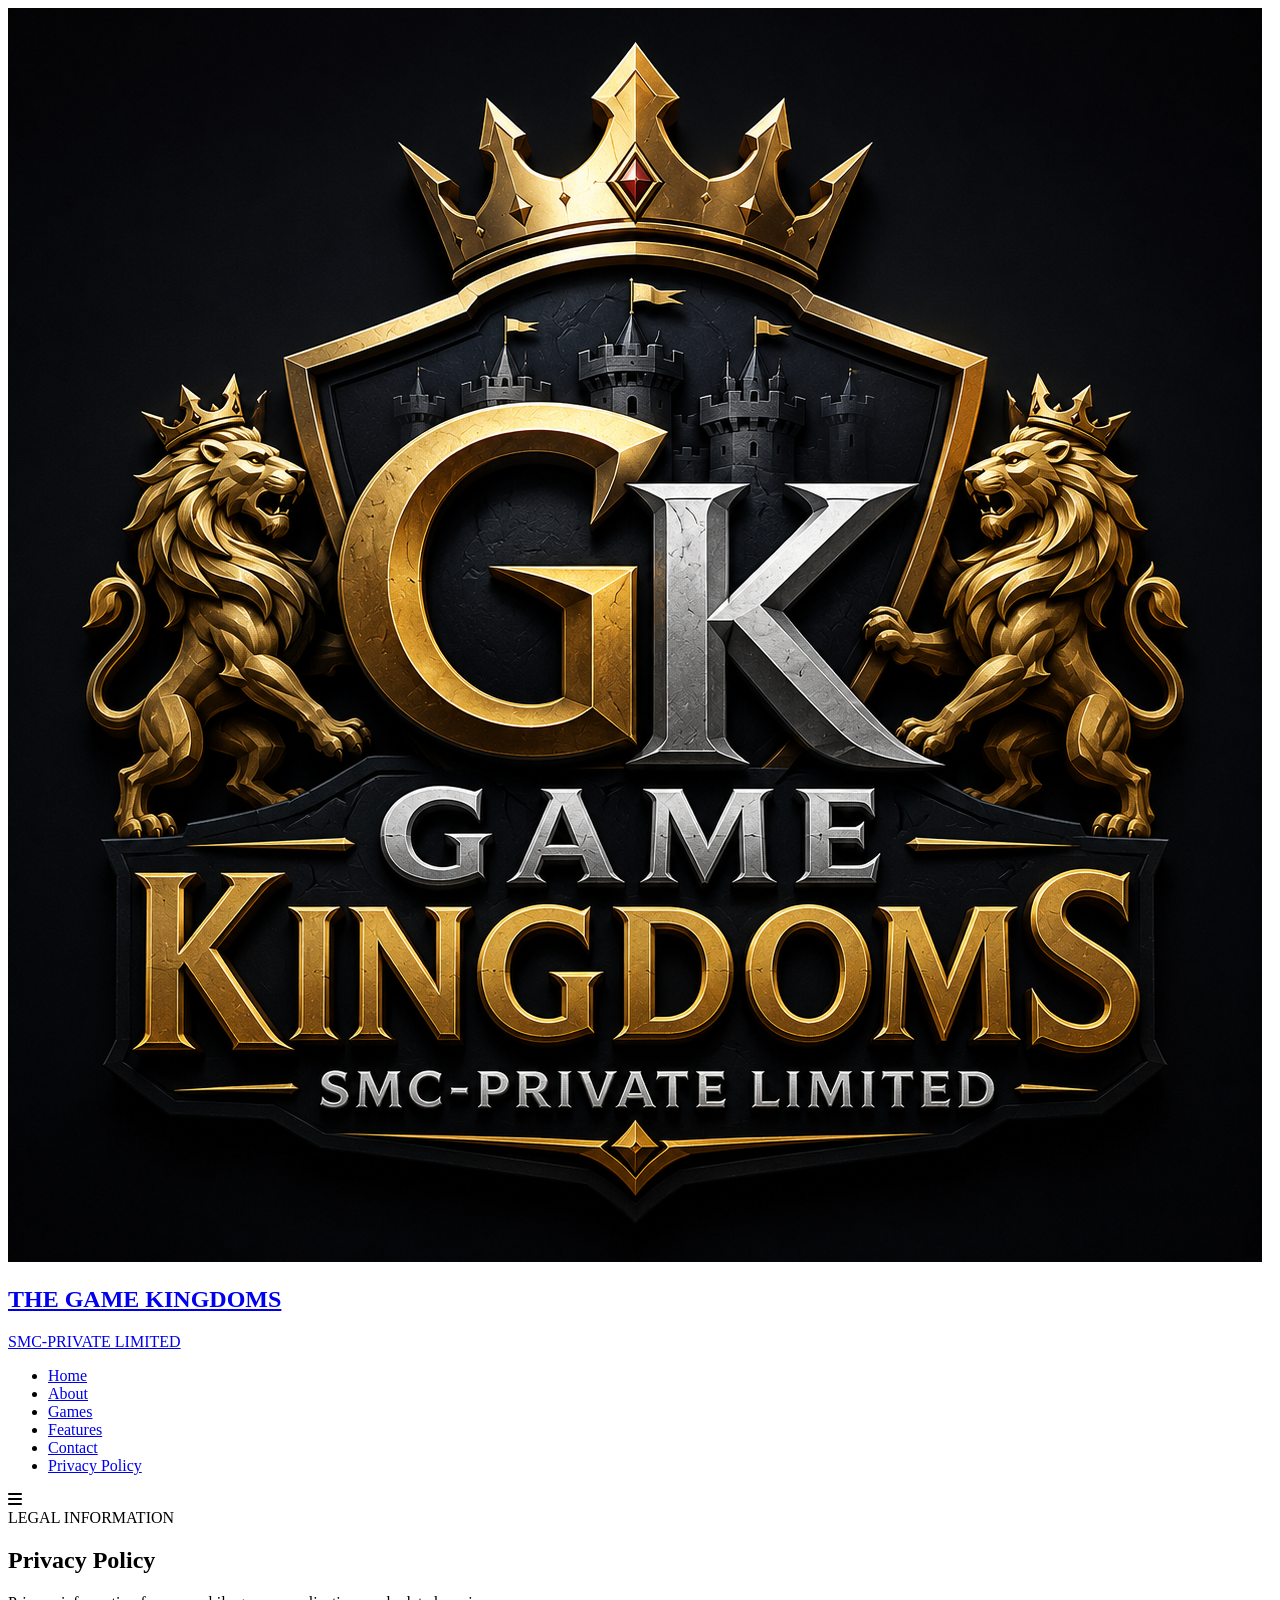
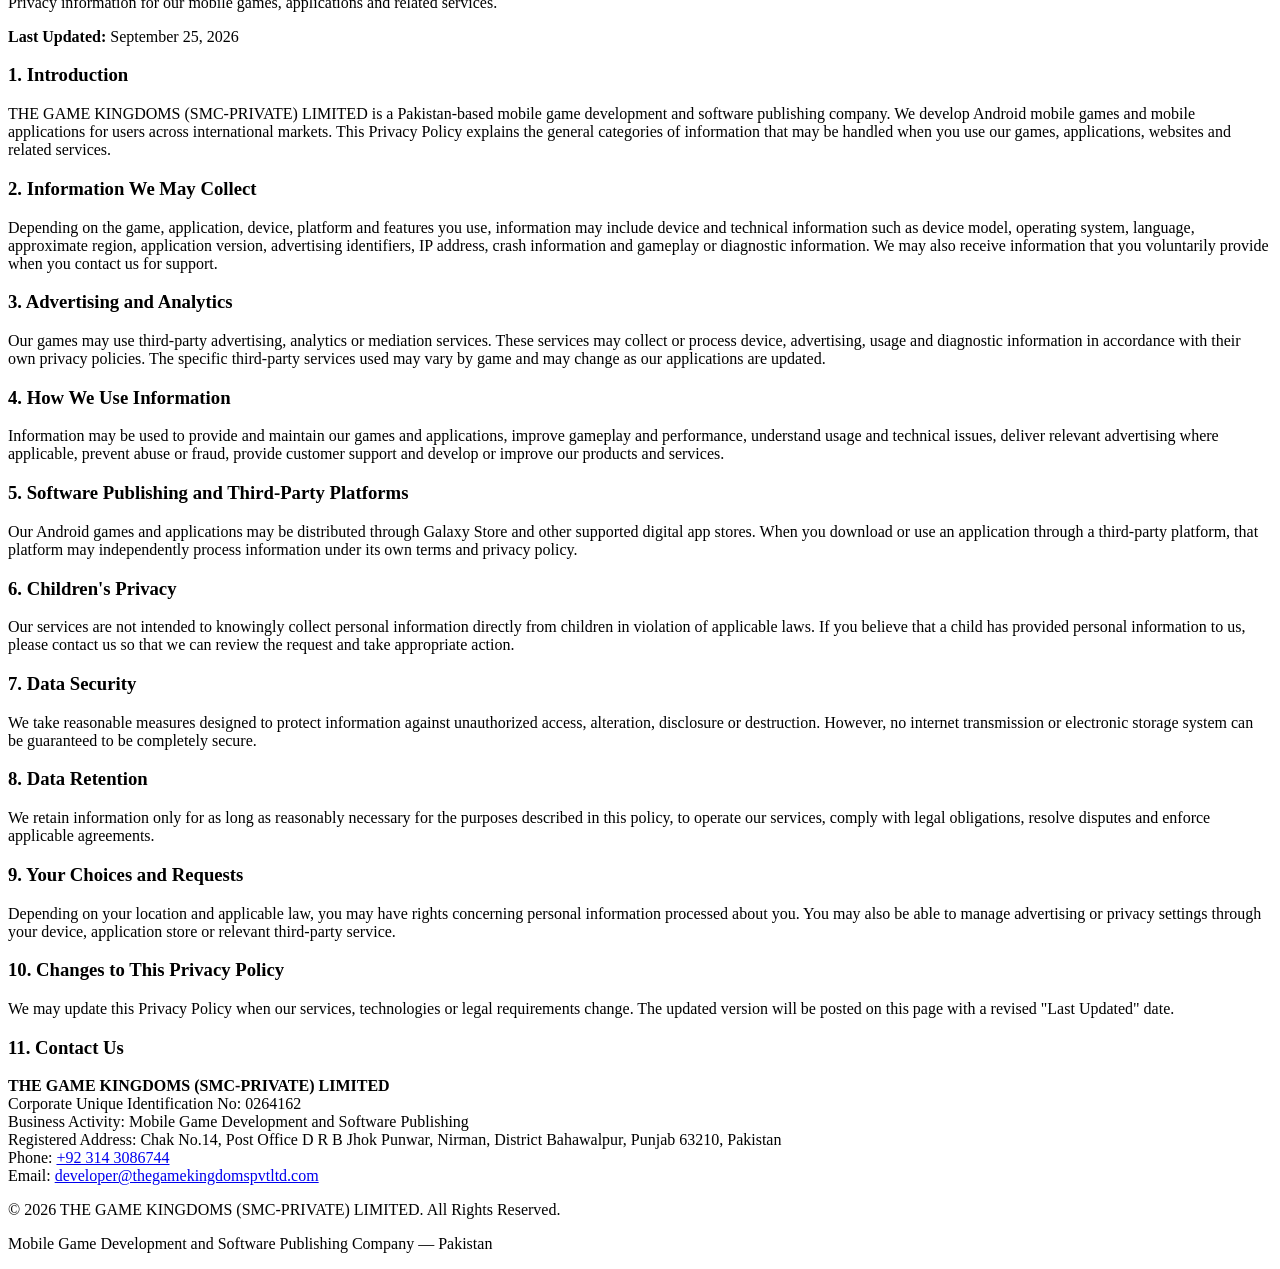
==== privacy-policy.html @ 834f0872 "Add files via upload" ====
<!DOCTYPE html>
<html lang="en">
<head>
    <meta charset="UTF-8">
    <meta name="viewport" content="width=device-width, initial-scale=1.0">
    <title>Privacy Policy | THE GAME KINGDOMS (SMC-PRIVATE) LIMITED</title>
    <meta name="description" content="Privacy Policy for THE GAME KINGDOMS (SMC-PRIVATE) LIMITED mobile games and applications.">
    <link rel="stylesheet" href="style.css">
    <link rel="preconnect" href="https://fonts.googleapis.com">
    <link rel="preconnect" href="https://fonts.gstatic.com" crossorigin>
    <link href="https://fonts.googleapis.com/css2?family=Poppins:wght@300;400;500;600;700;800&display=swap" rel="stylesheet">
    <link rel="stylesheet" href="https://cdnjs.cloudflare.com/ajax/libs/font-awesome/6.7.1/css/all.min.css">
</head>
<body>
<header>
    <nav class="navbar">
        <a href="index.html" class="logo">
            <img src="images/logo.jpg" alt="THE GAME KINGDOMS Logo">
            <div>
                <h2>THE GAME KINGDOMS</h2>
                <span>SMC-PRIVATE LIMITED</span>
            </div>
        </a>
        <ul class="menu">
            <li><a href="index.html">Home</a></li>
            <li><a href="index.html#about">About</a></li>
            <li><a href="index.html#games">Games</a></li>
            <li><a href="index.html#features">Features</a></li>
            <li><a href="index.html#contact">Contact</a></li>
            <li><a class="active" href="privacy-policy.html">Privacy Policy</a></li>
        </ul>
        <div class="menu-toggle"><i class="fa-solid fa-bars"></i></div>
    </nav>
</header>

<main class="privacy-page">
    <section class="privacy-policy">
        <div class="section-title">
            <span class="hero-tag">LEGAL INFORMATION</span>
            <h2>Privacy Policy</h2>
            <p>Privacy information for our mobile games, applications and related services.</p>
        </div>

        <div class="privacy-wrapper">
            <article class="privacy-card">
                <p class="privacy-updated"><strong>Last Updated:</strong> September 25, 2026</p>

                <h3>1. Introduction</h3>
                <p>
                    THE GAME KINGDOMS (SMC-PRIVATE) LIMITED is a Pakistan-based mobile game development and software publishing company.
                    We develop Android mobile games and mobile applications for users across international markets.
                    This Privacy Policy explains the general categories of information that may be handled when you use our games,
                    applications, websites and related services.
                </p>

                <h3>2. Information We May Collect</h3>
                <p>
                    Depending on the game, application, device, platform and features you use, information may include device and
                    technical information such as device model, operating system, language, approximate region, application version,
                    advertising identifiers, IP address, crash information and gameplay or diagnostic information.
                    We may also receive information that you voluntarily provide when you contact us for support.
                </p>

                <h3>3. Advertising and Analytics</h3>
                <p>
                    Our games may use third-party advertising, analytics or mediation services. These services may collect or process
                    device, advertising, usage and diagnostic information in accordance with their own privacy policies.
                    The specific third-party services used may vary by game and may change as our applications are updated.
                </p>

                <h3>4. How We Use Information</h3>
                <p>
                    Information may be used to provide and maintain our games and applications, improve gameplay and performance,
                    understand usage and technical issues, deliver relevant advertising where applicable, prevent abuse or fraud,
                    provide customer support and develop or improve our products and services.
                </p>

                <h3>5. Software Publishing and Third-Party Platforms</h3>
                <p>
                    Our Android games and applications may be distributed through Galaxy Store and other supported digital app stores.
                    When you download or use an application through a third-party platform, that platform may independently process
                    information under its own terms and privacy policy.
                </p>

                <h3>6. Children's Privacy</h3>
                <p>
                    Our services are not intended to knowingly collect personal information directly from children in violation of
                    applicable laws. If you believe that a child has provided personal information to us, please contact us so that
                    we can review the request and take appropriate action.
                </p>

                <h3>7. Data Security</h3>
                <p>
                    We take reasonable measures designed to protect information against unauthorized access, alteration, disclosure
                    or destruction. However, no internet transmission or electronic storage system can be guaranteed to be completely secure.
                </p>

                <h3>8. Data Retention</h3>
                <p>
                    We retain information only for as long as reasonably necessary for the purposes described in this policy,
                    to operate our services, comply with legal obligations, resolve disputes and enforce applicable agreements.
                </p>

                <h3>9. Your Choices and Requests</h3>
                <p>
                    Depending on your location and applicable law, you may have rights concerning personal information processed about you.
                    You may also be able to manage advertising or privacy settings through your device, application store or relevant
                    third-party service.
                </p>

                <h3>10. Changes to This Privacy Policy</h3>
                <p>
                    We may update this Privacy Policy when our services, technologies or legal requirements change.
                    The updated version will be posted on this page with a revised "Last Updated" date.
                </p>

                <h3>11. Contact Us</h3>
                <div class="privacy-contact">
                    <strong>THE GAME KINGDOMS (SMC-PRIVATE) LIMITED</strong><br>
                    Corporate Unique Identification No: 0264162<br>
                    Business Activity: Mobile Game Development and Software Publishing<br>
                    Registered Address: Chak No.14, Post Office D R B Jhok Punwar, Nirman, District Bahawalpur, Punjab 63210, Pakistan<br>
                    Phone: <a href="tel:+923143086744">+92 314 3086744</a><br>
                    Email: <a href="mailto:developer@thegamekingdomspvtltd.com">developer@thegamekingdomspvtltd.com</a>
                </div>
            </article>
        </div>
    </section>
</main>

<footer>
    <div class="footer-bottom">
        <p>© 2026 THE GAME KINGDOMS (SMC-PRIVATE) LIMITED. All Rights Reserved.</p>
        <p>Mobile Game Development and Software Publishing Company — Pakistan</p>
    </div>
</footer>
<script src="script.js"></script>
</body>
</html>
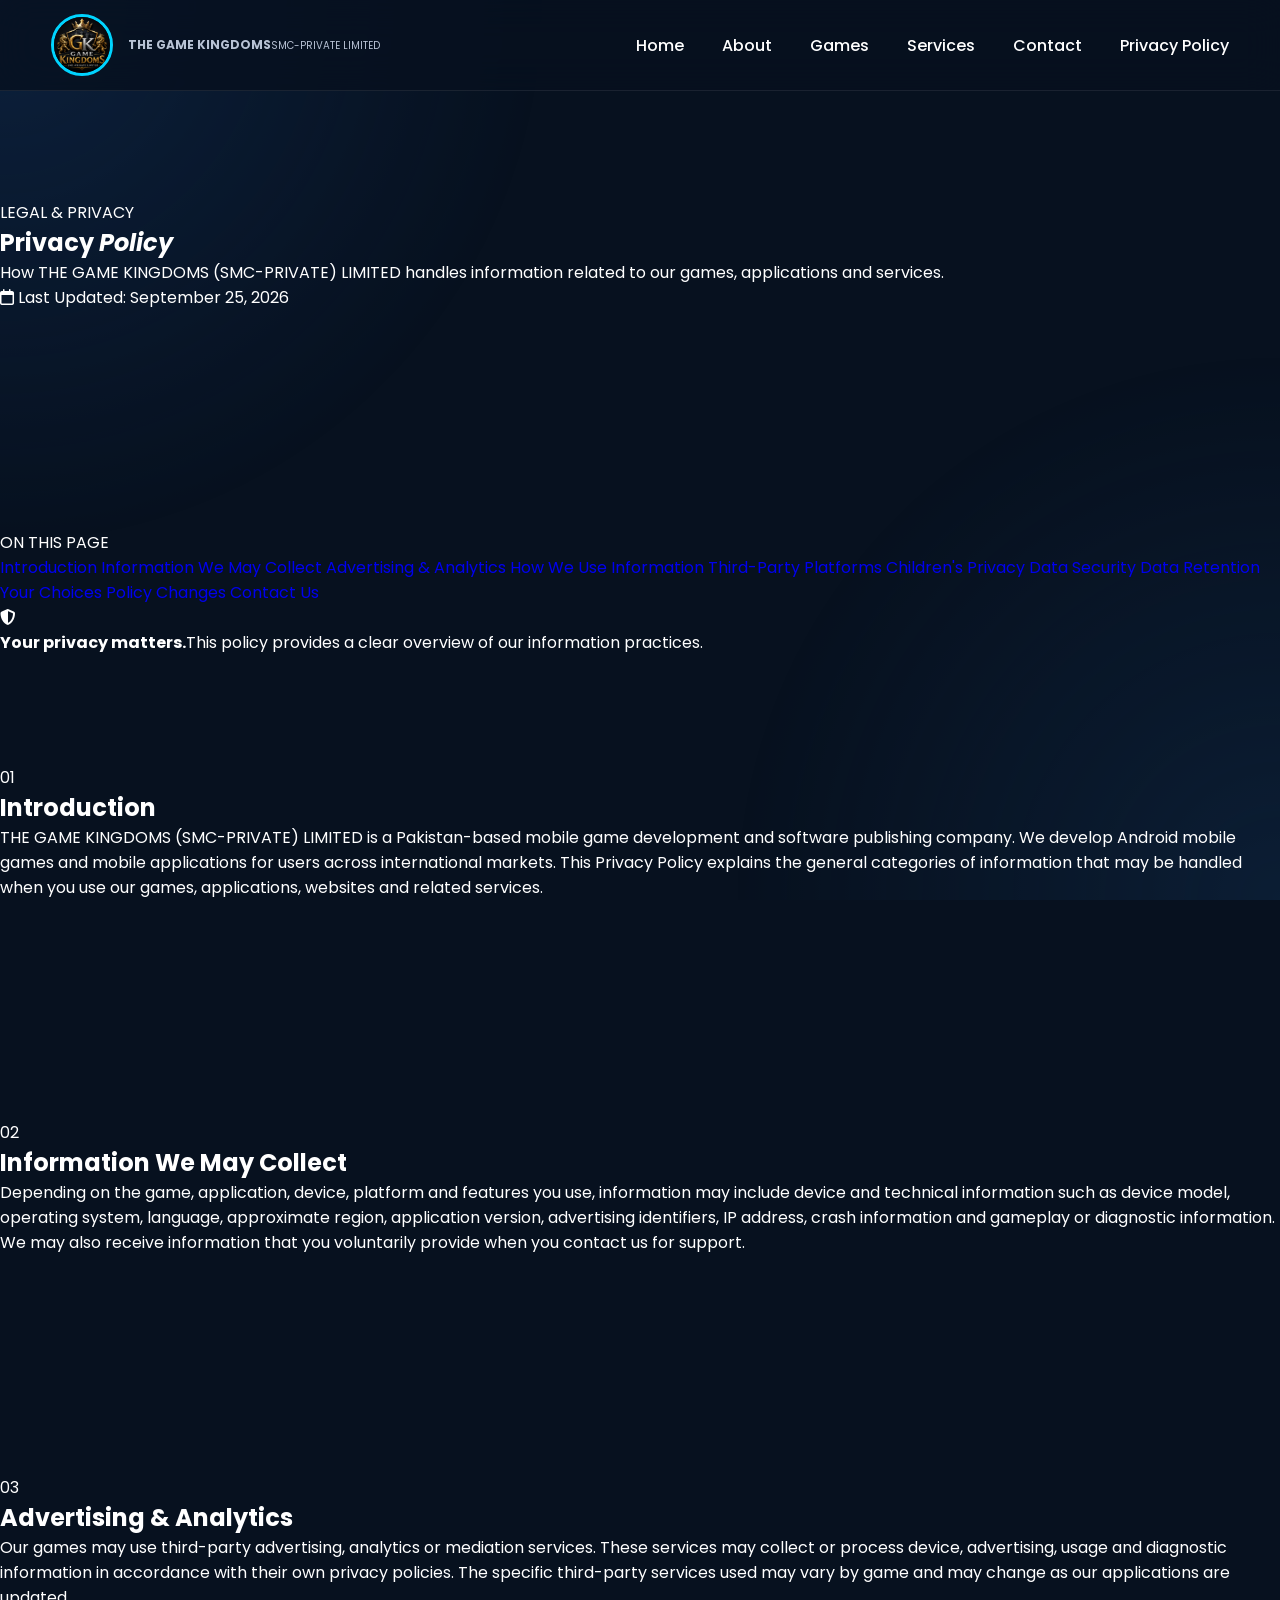
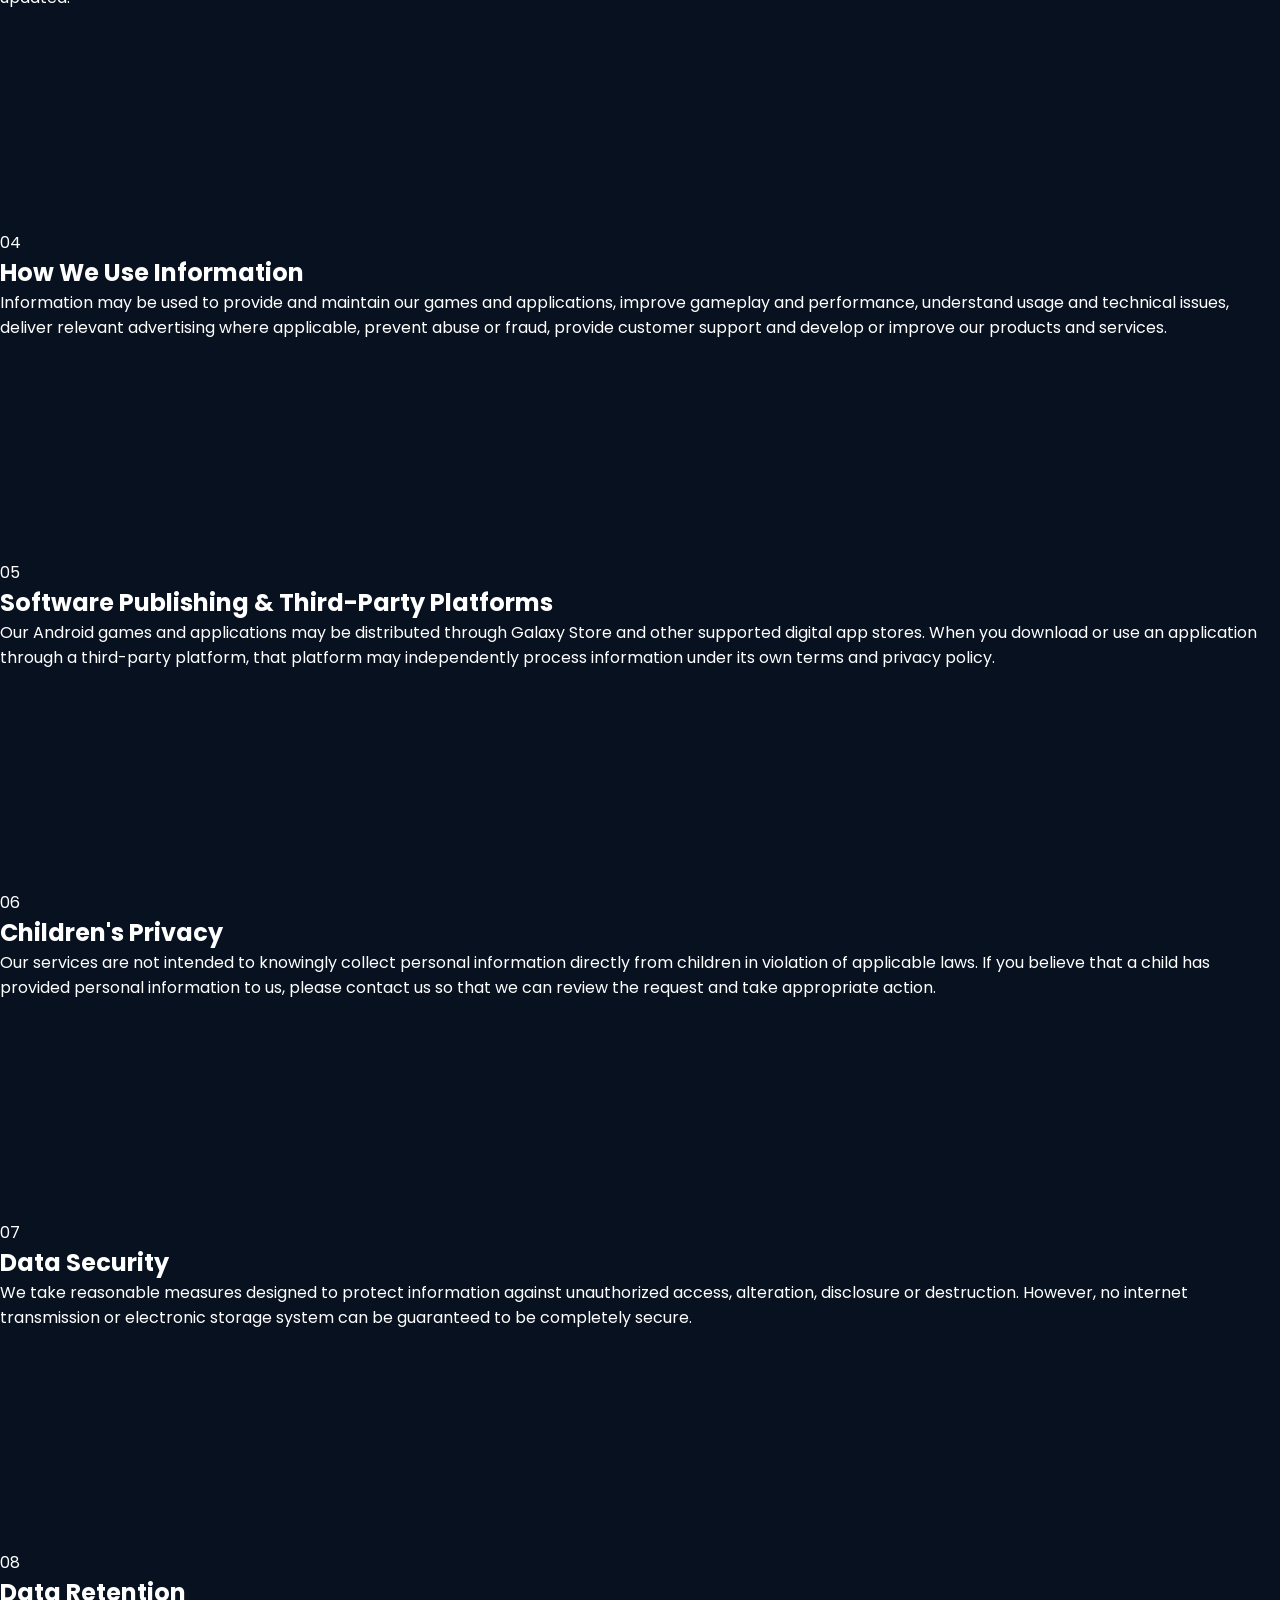
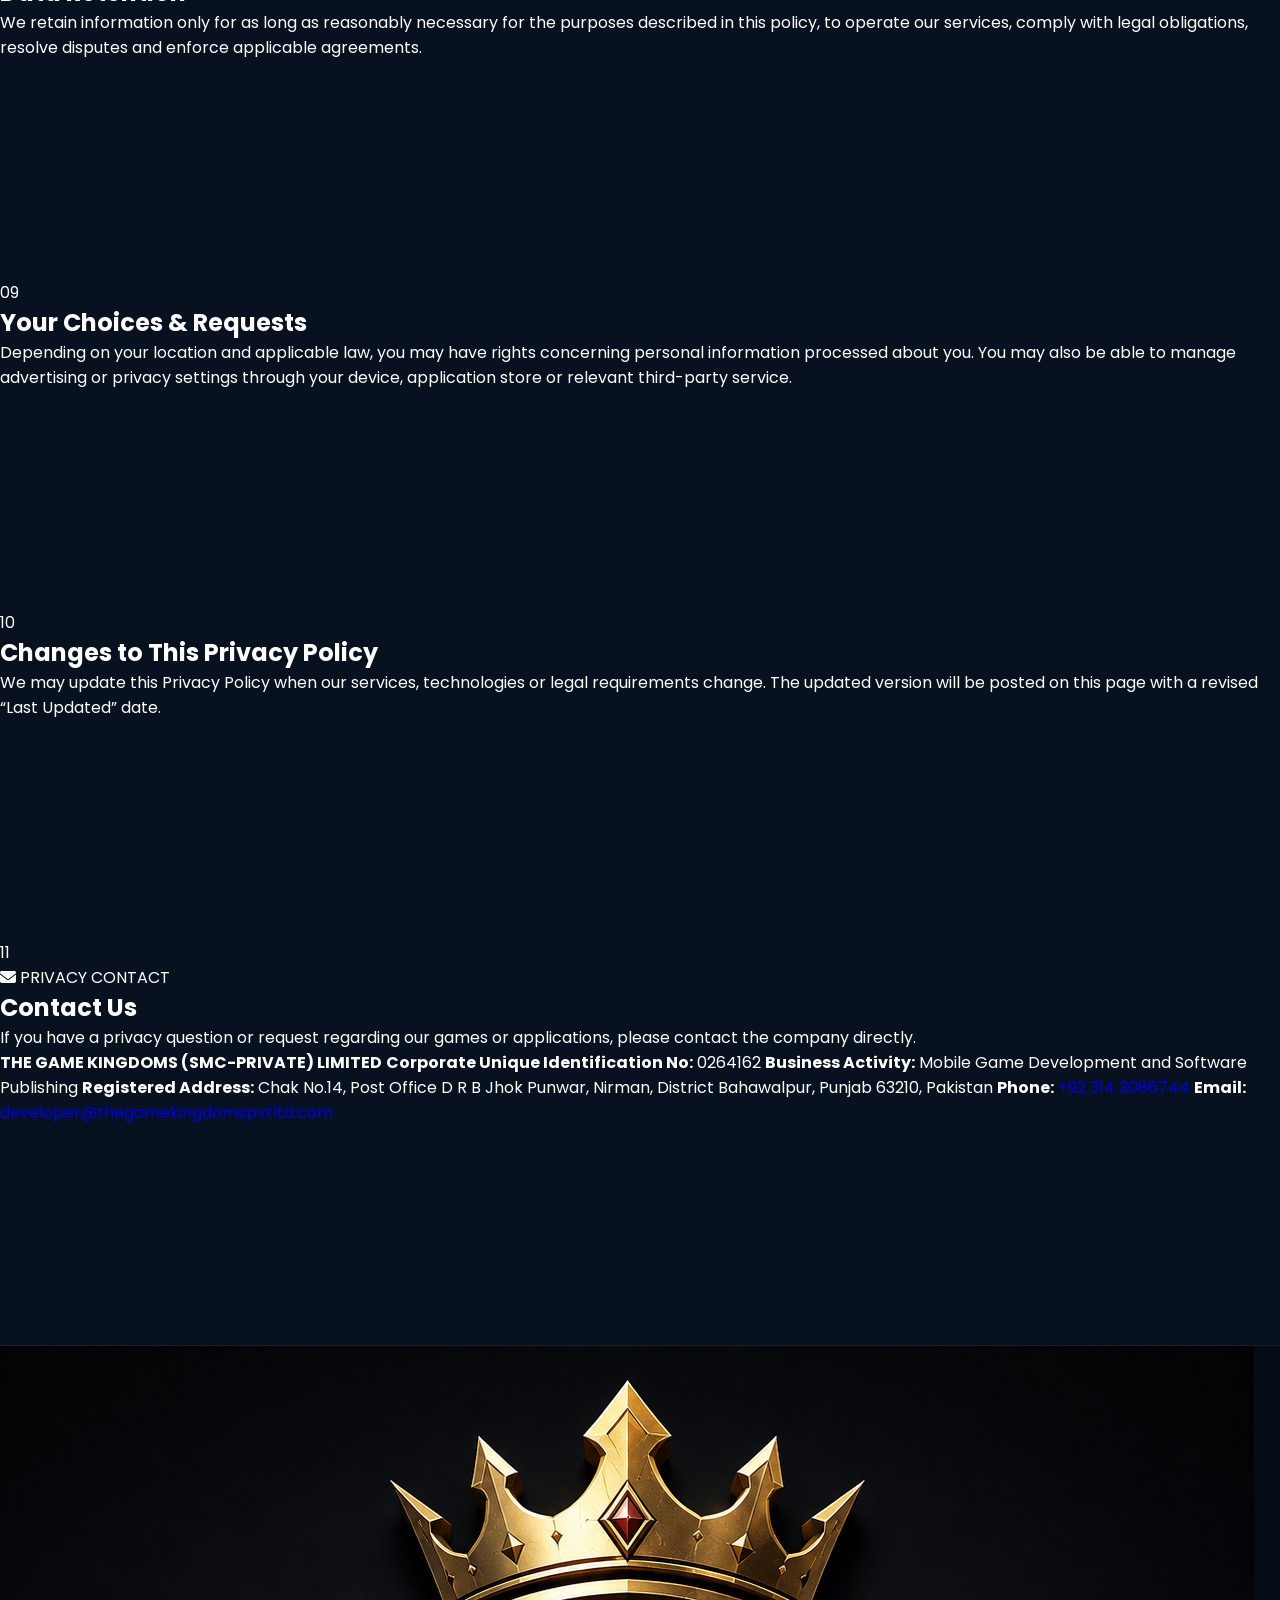
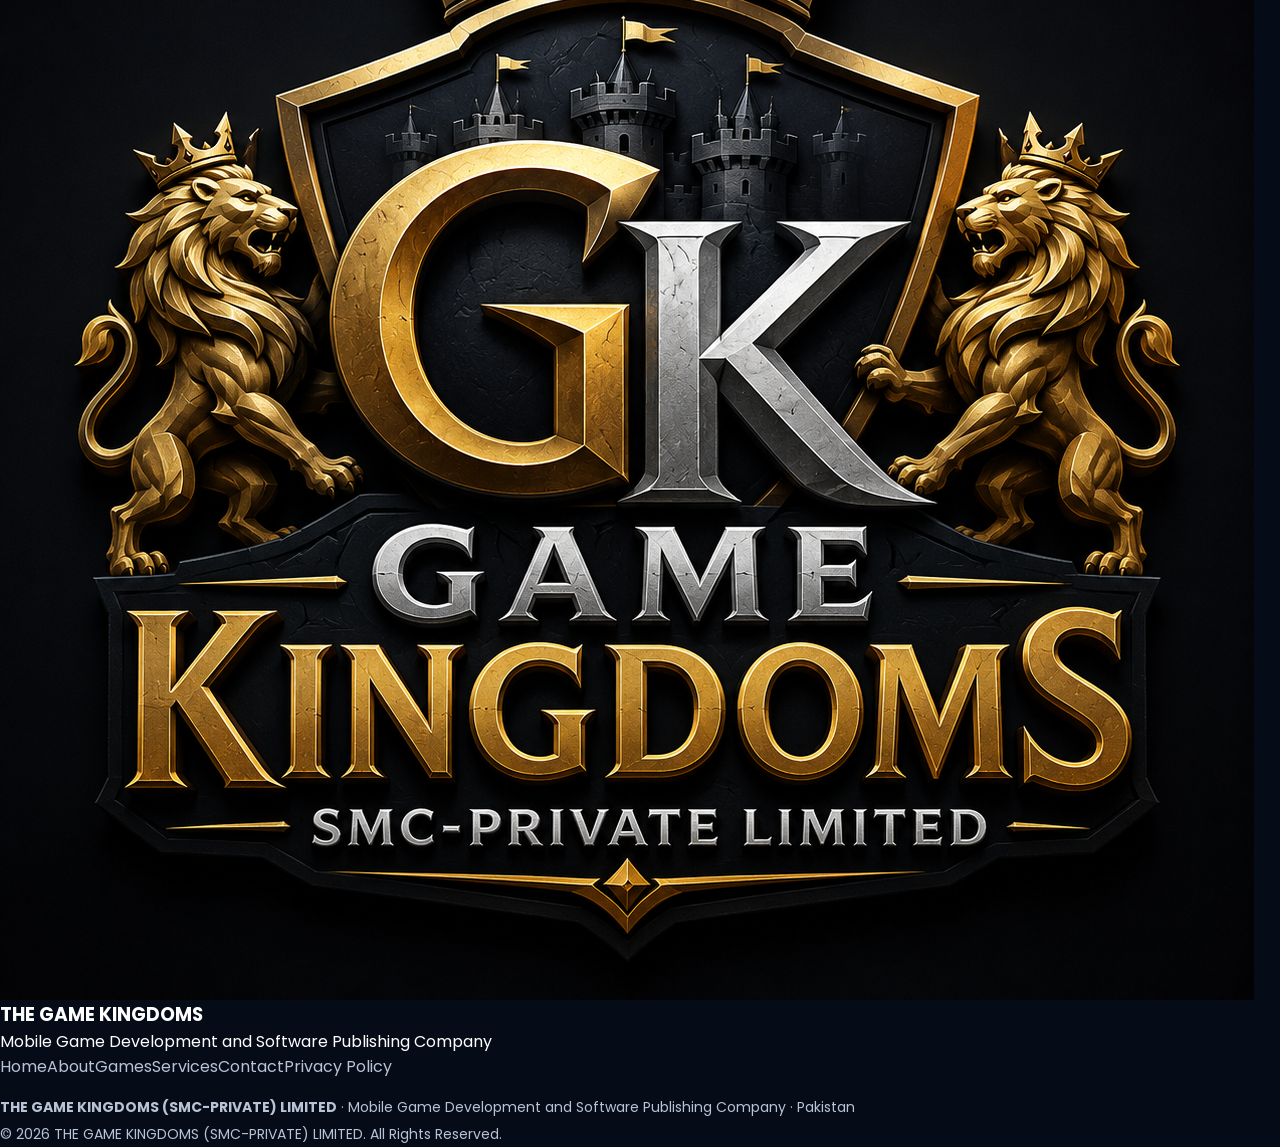
==== commit 8cfc7bdf: "Add files via upload" ====
--- a/privacy-policy.html
+++ b/privacy-policy.html
@@ -5,135 +5,152 @@
     <meta name="viewport" content="width=device-width, initial-scale=1.0">
     <title>Privacy Policy | THE GAME KINGDOMS (SMC-PRIVATE) LIMITED</title>
     <meta name="description" content="Privacy Policy for THE GAME KINGDOMS (SMC-PRIVATE) LIMITED mobile games and applications.">
-    <link rel="stylesheet" href="style.css">
+    <link rel="stylesheet" href="css/style.css">
     <link rel="preconnect" href="https://fonts.googleapis.com">
     <link rel="preconnect" href="https://fonts.gstatic.com" crossorigin>
-    <link href="https://fonts.googleapis.com/css2?family=Poppins:wght@300;400;500;600;700;800&display=swap" rel="stylesheet">
+    <link href="https://fonts.googleapis.com/css2?family=Orbitron:wght@500;600;700;800&family=Poppins:wght@300;400;500;600;700;800&display=swap" rel="stylesheet">
     <link rel="stylesheet" href="https://cdnjs.cloudflare.com/ajax/libs/font-awesome/6.7.1/css/all.min.css">
 </head>
-<body>
-<header>
+<body class="privacy-page">
+<div class="page-glow"></div>
+
+<header id="site-header">
     <nav class="navbar">
-        <a href="index.html" class="logo">
-            <img src="images/logo.jpg" alt="THE GAME KINGDOMS Logo">
-            <div>
-                <h2>THE GAME KINGDOMS</h2>
-                <span>SMC-PRIVATE LIMITED</span>
-            </div>
+        <a href="index.html#home" class="logo">
+            <img src="images/logo.jpg" alt="THE GAME KINGDOMS logo">
+            <span class="logo-copy"><strong>THE GAME KINGDOMS</strong><small>SMC-PRIVATE LIMITED</small></span>
         </a>
         <ul class="menu">
-            <li><a href="index.html">Home</a></li>
+            <li><a href="index.html#home">Home</a></li>
             <li><a href="index.html#about">About</a></li>
             <li><a href="index.html#games">Games</a></li>
-            <li><a href="index.html#features">Features</a></li>
+            <li><a href="index.html#features">Services</a></li>
             <li><a href="index.html#contact">Contact</a></li>
-            <li><a class="active" href="privacy-policy.html">Privacy Policy</a></li>
+            <li><a href="privacy-policy.html" class="active">Privacy Policy</a></li>
         </ul>
-        <div class="menu-toggle"><i class="fa-solid fa-bars"></i></div>
+        <button class="menu-toggle" aria-label="Open navigation menu" aria-expanded="false"><i class="fa-solid fa-bars"></i></button>
     </nav>
 </header>
 
-<main class="privacy-page">
-    <section class="privacy-policy">
-        <div class="section-title">
-            <span class="hero-tag">LEGAL INFORMATION</span>
-            <h2>Privacy Policy</h2>
-            <p>Privacy information for our mobile games, applications and related services.</p>
+<main>
+    <section class="privacy-hero">
+        <div class="privacy-hero-inner">
+            <div class="eyebrow"><span></span> LEGAL & PRIVACY</div>
+            <h1>Privacy <em>Policy</em></h1>
+            <p>How THE GAME KINGDOMS (SMC-PRIVATE) LIMITED handles information related to our games, applications and services.</p>
+            <div class="policy-meta"><i class="fa-regular fa-calendar"></i> Last Updated: September 25, 2026</div>
         </div>
+    </section>
 
-        <div class="privacy-wrapper">
-            <article class="privacy-card">
-                <p class="privacy-updated"><strong>Last Updated:</strong> September 25, 2026</p>
+    <section class="privacy-content">
+        <div class="privacy-layout">
+            <aside class="policy-nav glass-panel">
+                <div class="policy-nav-title">ON THIS PAGE</div>
+                <a href="#introduction">Introduction</a>
+                <a href="#information">Information We May Collect</a>
+                <a href="#advertising">Advertising & Analytics</a>
+                <a href="#use">How We Use Information</a>
+                <a href="#platforms">Third-Party Platforms</a>
+                <a href="#children">Children's Privacy</a>
+                <a href="#security">Data Security</a>
+                <a href="#retention">Data Retention</a>
+                <a href="#choices">Your Choices</a>
+                <a href="#changes">Policy Changes</a>
+                <a href="#contact">Contact Us</a>
+            </aside>
 
-                <h3>1. Introduction</h3>
-                <p>
-                    THE GAME KINGDOMS (SMC-PRIVATE) LIMITED is a Pakistan-based mobile game development and software publishing company.
-                    We develop Android mobile games and mobile applications for users across international markets.
-                    This Privacy Policy explains the general categories of information that may be handled when you use our games,
-                    applications, websites and related services.
-                </p>
+            <article class="policy-document">
+                <div class="policy-intro glass-panel">
+                    <i class="fa-solid fa-shield-halved"></i>
+                    <div><strong>Your privacy matters.</strong><span>This policy provides a clear overview of our information practices.</span></div>
+                </div>
 
-                <h3>2. Information We May Collect</h3>
-                <p>
-                    Depending on the game, application, device, platform and features you use, information may include device and
-                    technical information such as device model, operating system, language, approximate region, application version,
-                    advertising identifiers, IP address, crash information and gameplay or diagnostic information.
-                    We may also receive information that you voluntarily provide when you contact us for support.
-                </p>
+                <section id="introduction" class="policy-section">
+                    <div class="policy-number">01</div><div><h2>Introduction</h2>
+                    <p>THE GAME KINGDOMS (SMC-PRIVATE) LIMITED is a Pakistan-based mobile game development and software publishing company. We develop Android mobile games and mobile applications for users across international markets. This Privacy Policy explains the general categories of information that may be handled when you use our games, applications, websites and related services.</p></div>
+                </section>
 
-                <h3>3. Advertising and Analytics</h3>
-                <p>
-                    Our games may use third-party advertising, analytics or mediation services. These services may collect or process
-                    device, advertising, usage and diagnostic information in accordance with their own privacy policies.
-                    The specific third-party services used may vary by game and may change as our applications are updated.
-                </p>
+                <section id="information" class="policy-section">
+                    <div class="policy-number">02</div><div><h2>Information We May Collect</h2>
+                    <p>Depending on the game, application, device, platform and features you use, information may include device and technical information such as device model, operating system, language, approximate region, application version, advertising identifiers, IP address, crash information and gameplay or diagnostic information. We may also receive information that you voluntarily provide when you contact us for support.</p></div>
+                </section>
 
-                <h3>4. How We Use Information</h3>
-                <p>
-                    Information may be used to provide and maintain our games and applications, improve gameplay and performance,
-                    understand usage and technical issues, deliver relevant advertising where applicable, prevent abuse or fraud,
-                    provide customer support and develop or improve our products and services.
-                </p>
+                <section id="advertising" class="policy-section">
+                    <div class="policy-number">03</div><div><h2>Advertising & Analytics</h2>
+                    <p>Our games may use third-party advertising, analytics or mediation services. These services may collect or process device, advertising, usage and diagnostic information in accordance with their own privacy policies. The specific third-party services used may vary by game and may change as our applications are updated.</p></div>
+                </section>
 
-                <h3>5. Software Publishing and Third-Party Platforms</h3>
-                <p>
-                    Our Android games and applications may be distributed through Galaxy Store and other supported digital app stores.
-                    When you download or use an application through a third-party platform, that platform may independently process
-                    information under its own terms and privacy policy.
-                </p>
+                <section id="use" class="policy-section">
+                    <div class="policy-number">04</div><div><h2>How We Use Information</h2>
+                    <p>Information may be used to provide and maintain our games and applications, improve gameplay and performance, understand usage and technical issues, deliver relevant advertising where applicable, prevent abuse or fraud, provide customer support and develop or improve our products and services.</p></div>
+                </section>
 
-                <h3>6. Children's Privacy</h3>
-                <p>
-                    Our services are not intended to knowingly collect personal information directly from children in violation of
-                    applicable laws. If you believe that a child has provided personal information to us, please contact us so that
-                    we can review the request and take appropriate action.
-                </p>
+                <section id="platforms" class="policy-section">
+                    <div class="policy-number">05</div><div><h2>Software Publishing & Third-Party Platforms</h2>
+                    <p>Our Android games and applications may be distributed through Galaxy Store and other supported digital app stores. When you download or use an application through a third-party platform, that platform may independently process information under its own terms and privacy policy.</p></div>
+                </section>
 
-                <h3>7. Data Security</h3>
-                <p>
-                    We take reasonable measures designed to protect information against unauthorized access, alteration, disclosure
-                    or destruction. However, no internet transmission or electronic storage system can be guaranteed to be completely secure.
-                </p>
+                <section id="children" class="policy-section">
+                    <div class="policy-number">06</div><div><h2>Children's Privacy</h2>
+                    <p>Our services are not intended to knowingly collect personal information directly from children in violation of applicable laws. If you believe that a child has provided personal information to us, please contact us so that we can review the request and take appropriate action.</p></div>
+                </section>
 
-                <h3>8. Data Retention</h3>
-                <p>
-                    We retain information only for as long as reasonably necessary for the purposes described in this policy,
-                    to operate our services, comply with legal obligations, resolve disputes and enforce applicable agreements.
-                </p>
+                <section id="security" class="policy-section">
+                    <div class="policy-number">07</div><div><h2>Data Security</h2>
+                    <p>We take reasonable measures designed to protect information against unauthorized access, alteration, disclosure or destruction. However, no internet transmission or electronic storage system can be guaranteed to be completely secure.</p></div>
+                </section>
 
-                <h3>9. Your Choices and Requests</h3>
-                <p>
-                    Depending on your location and applicable law, you may have rights concerning personal information processed about you.
-                    You may also be able to manage advertising or privacy settings through your device, application store or relevant
-                    third-party service.
-                </p>
+                <section id="retention" class="policy-section">
+                    <div class="policy-number">08</div><div><h2>Data Retention</h2>
+                    <p>We retain information only for as long as reasonably necessary for the purposes described in this policy, to operate our services, comply with legal obligations, resolve disputes and enforce applicable agreements.</p></div>
+                </section>
 
-                <h3>10. Changes to This Privacy Policy</h3>
-                <p>
-                    We may update this Privacy Policy when our services, technologies or legal requirements change.
-                    The updated version will be posted on this page with a revised "Last Updated" date.
-                </p>
+                <section id="choices" class="policy-section">
+                    <div class="policy-number">09</div><div><h2>Your Choices & Requests</h2>
+                    <p>Depending on your location and applicable law, you may have rights concerning personal information processed about you. You may also be able to manage advertising or privacy settings through your device, application store or relevant third-party service.</p></div>
+                </section>
 
-                <h3>11. Contact Us</h3>
-                <div class="privacy-contact">
-                    <strong>THE GAME KINGDOMS (SMC-PRIVATE) LIMITED</strong><br>
-                    Corporate Unique Identification No: 0264162<br>
-                    Business Activity: Mobile Game Development and Software Publishing<br>
-                    Registered Address: Chak No.14, Post Office D R B Jhok Punwar, Nirman, District Bahawalpur, Punjab 63210, Pakistan<br>
-                    Phone: <a href="tel:+923143086744">+92 314 3086744</a><br>
-                    Email: <a href="mailto:developer@thegamekingdomspvtltd.com">developer@thegamekingdomspvtltd.com</a>
-                </div>
+                <section id="changes" class="policy-section">
+                    <div class="policy-number">10</div><div><h2>Changes to This Privacy Policy</h2>
+                    <p>We may update this Privacy Policy when our services, technologies or legal requirements change. The updated version will be posted on this page with a revised “Last Updated” date.</p></div>
+                </section>
+
+                <section id="contact" class="policy-contact-card">
+                    <div class="policy-number">11</div>
+                    <div>
+                        <div class="contact-label"><i class="fa-solid fa-envelope"></i> PRIVACY CONTACT</div>
+                        <h2>Contact Us</h2>
+                        <p>If you have a privacy question or request regarding our games or applications, please contact the company directly.</p>
+                        <div class="legal-details">
+                            <strong>THE GAME KINGDOMS (SMC-PRIVATE) LIMITED</strong>
+                            <span><b>Corporate Unique Identification No:</b> 0264162</span>
+                            <span><b>Business Activity:</b> Mobile Game Development and Software Publishing</span>
+                            <span><b>Registered Address:</b> Chak No.14, Post Office D R B Jhok Punwar, Nirman, District Bahawalpur, Punjab 63210, Pakistan</span>
+                            <span><b>Phone:</b> <a href="tel:+923143086744">+92 314 3086744</a></span>
+                            <span><b>Email:</b> <a href="mailto:developer@thegamekingdomspvtltd.com">developer@thegamekingdomspvtltd.com</a></span>
+                        </div>
+                    </div>
+                </section>
             </article>
         </div>
     </section>
 </main>
 
 <footer>
-    <div class="footer-bottom">
+    <div class="footer-main">
+        <div class="footer-brand">
+            <img src="images/logo.jpg" alt="THE GAME KINGDOMS logo">
+            <div><h3>THE GAME KINGDOMS</h3><p>Mobile Game Development and Software Publishing Company</p></div>
+        </div>
+        <div class="footer-links">
+            <a href="index.html#home">Home</a><a href="index.html#about">About</a><a href="index.html#games">Games</a><a href="index.html#features">Services</a><a href="index.html#contact">Contact</a><a href="privacy-policy.html">Privacy Policy</a>
+        </div>
+    </div>
+    <div class="footer-legal">
+        <p><strong>THE GAME KINGDOMS (SMC-PRIVATE) LIMITED</strong> · Mobile Game Development and Software Publishing Company · Pakistan</p>
         <p>© 2026 THE GAME KINGDOMS (SMC-PRIVATE) LIMITED. All Rights Reserved.</p>
-        <p>Mobile Game Development and Software Publishing Company — Pakistan</p>
     </div>
 </footer>
-<script src="script.js"></script>
+<script src="js/script.js"></script>
 </body>
 </html>
--- a/css/style.css
+++ b/css/style.css
@@ -0,0 +1,1808 @@
+/*==================================================
+GAME KINGDOMS SMC-PRIVATE LIMITED
+Premium Gaming Website
+==================================================*/
+
+@import url('https://fonts.googleapis.com/css2?family=Poppins:wght@300;400;500;600;700;800&display=swap');
+
+:root{
+
+    --primary:#00d4ff;
+    --secondary:#7a5cff;
+    --dark:#07111f;
+    --dark2:#0c1b2e;
+    --card:#12233d;
+    --text:#ffffff;
+    --text-light:#b8c3d5;
+    --border:rgba(255,255,255,.08);
+    --radius:18px;
+    --transition:.35s ease;
+
+}
+
+*{
+
+    margin:0;
+    padding:0;
+    box-sizing:border-box;
+
+}
+
+html{
+
+    scroll-behavior:smooth;
+
+}
+
+body{
+
+    font-family:'Poppins',sans-serif;
+    background:var(--dark);
+    color:var(--text);
+    overflow-x:hidden;
+
+}
+
+body::before{
+
+    content:"";
+    position:fixed;
+    inset:0;
+
+    background:
+    radial-gradient(circle at top left,#173f75 0%,transparent 35%),
+    radial-gradient(circle at bottom right,#16375d 0%,transparent 35%);
+
+    opacity:.35;
+    pointer-events:none;
+    z-index:-1;
+
+}
+
+img{
+
+    max-width:100%;
+    display:block;
+
+}
+
+a{
+
+    text-decoration:none;
+
+}
+
+ul{
+
+    list-style:none;
+
+}
+
+.container{
+
+    width:90%;
+    max-width:1250px;
+    margin:auto;
+
+}
+
+section{
+
+    padding:110px 0;
+
+}
+
+.section-title{
+
+    text-align:center;
+    margin-bottom:60px;
+
+}
+
+.section-title h2{
+
+    font-size:42px;
+    color:var(--primary);
+    margin-bottom:15px;
+
+}
+
+.section-title p{
+
+    color:var(--text-light);
+    max-width:700px;
+    margin:auto;
+    line-height:1.8;
+
+}
+
+/*==========================
+NAVBAR
+==========================*/
+
+header{
+
+    position:fixed;
+    width:100%;
+    top:0;
+    left:0;
+    z-index:1000;
+
+    background:rgba(7,17,31,.82);
+    backdrop-filter:blur(18px);
+
+    border-bottom:1px solid var(--border);
+
+}
+
+.navbar{
+
+    width:92%;
+    max-width:1300px;
+    margin:auto;
+
+    display:flex;
+    align-items:center;
+    justify-content:space-between;
+
+    height:90px;
+
+}
+
+.logo{
+
+    display:flex;
+    align-items:center;
+    gap:15px;
+
+    color:#fff;
+
+}
+
+.logo img{
+
+    width:62px;
+    height:62px;
+    object-fit:cover;
+    border-radius:50%;
+    border:3px solid var(--primary);
+
+}
+
+.logo h2{
+
+    font-size:22px;
+    font-weight:700;
+
+}
+
+.logo span{
+
+    display:block;
+    font-size:12px;
+    color:var(--text-light);
+
+}
+
+.menu{
+
+    display:flex;
+    gap:38px;
+
+}
+
+.menu a{
+
+    color:#fff;
+    font-weight:500;
+    transition:var(--transition);
+    position:relative;
+
+}
+
+.menu a:hover{
+
+    color:var(--primary);
+
+}
+
+.menu a::after{
+
+    content:"";
+    position:absolute;
+
+    left:0;
+    bottom:-8px;
+
+    width:0;
+    height:2px;
+
+    background:var(--primary);
+
+    transition:.3s;
+
+}
+
+.menu a:hover::after{
+
+    width:100%;
+
+}
+
+.menu-toggle{
+
+    display:none;
+    color:#fff;
+    font-size:28px;
+    cursor:pointer;
+
+}
+
+/*==========================
+HERO
+==========================*/
+
+.hero{
+
+    width:92%;
+    max-width:1300px;
+
+    margin:auto;
+
+    min-height:100vh;
+
+    display:flex;
+    align-items:center;
+    justify-content:space-between;
+
+    gap:70px;
+
+    padding-top:120px;
+
+}
+
+.hero-left{
+
+    flex:1;
+
+}
+
+.hero-tag{
+
+    display:inline-block;
+
+    background:rgba(0,212,255,.12);
+
+    color:var(--primary);
+
+    padding:10px 18px;
+
+    border-radius:30px;
+
+    margin-bottom:25px;
+
+    font-size:14px;
+    letter-spacing:1px;
+
+}
+
+.hero-left h1{
+
+    font-size:64px;
+    line-height:1.15;
+    margin-bottom:30px;
+
+}
+
+.hero-left h1 span{
+
+    color:var(--primary);
+
+}
+
+.hero-left p{
+
+    color:var(--text-light);
+
+    line-height:2;
+
+    margin-bottom:40px;
+
+    font-size:18px;
+
+}
+
+.hero-buttons{
+
+    display:flex;
+    gap:20px;
+    margin-bottom:45px;
+
+}
+
+.primary-btn{
+
+    padding:16px 36px;
+
+    background:var(--primary);
+
+    color:#08111f;
+
+    border-radius:50px;
+
+    font-weight:700;
+
+    transition:var(--transition);
+
+}
+
+.primary-btn:hover{
+
+    transform:translateY(-4px);
+
+    box-shadow:0 12px 30px rgba(0,212,255,.35);
+
+}
+
+.secondary-btn{
+
+    padding:16px 36px;
+
+    border:2px solid var(--primary);
+
+    color:#fff;
+
+    border-radius:50px;
+
+    transition:var(--transition);
+
+}
+
+.secondary-btn:hover{
+
+    background:var(--primary);
+
+    color:#08111f;
+
+}
+
+.hero-stats{
+
+    display:flex;
+    gap:45px;
+
+}
+
+.hero-stats h2{
+
+    color:var(--primary);
+    font-size:36px;
+
+}
+
+.hero-stats p{
+
+    margin-top:8px;
+    font-size:15px;
+
+}
+
+.hero-right{
+
+    flex:1;
+
+    display:flex;
+    justify-content:center;
+
+}
+
+.hero-right img{
+
+    width:420px;
+    border-radius:50%;
+
+    border:8px solid var(--primary);
+
+    box-shadow:0 0 50px rgba(0,212,255,.35);
+
+    animation:float 4s ease-in-out infinite;
+
+}
+
+@keyframes float{
+
+    0%{transform:translateY(0);}
+    50%{transform:translateY(-15px);}
+    100%{transform:translateY(0);}
+
+}
+/*==================================================
+ABOUT SECTION
+==================================================*/
+
+.about{
+
+    background:var(--dark2);
+
+}
+
+.about-wrapper{
+
+    width:92%;
+    max-width:1300px;
+    margin:auto;
+
+    display:grid;
+    grid-template-columns:1fr 1.2fr;
+    gap:70px;
+    align-items:center;
+
+}
+
+.about-image{
+
+    display:flex;
+    justify-content:center;
+
+}
+
+.about-image img{
+
+    width:420px;
+    border-radius:25px;
+    border:4px solid var(--primary);
+    box-shadow:0 20px 50px rgba(0,212,255,.18);
+
+}
+
+.about-content h3{
+
+    font-size:40px;
+    margin-bottom:25px;
+
+}
+
+.about-content p{
+
+    color:var(--text-light);
+    line-height:2;
+    margin-bottom:20px;
+
+}
+
+.about-grid{
+
+    margin-top:45px;
+
+    display:grid;
+
+    grid-template-columns:repeat(2,1fr);
+
+    gap:25px;
+
+}
+
+.about-card{
+
+    background:var(--card);
+
+    padding:30px;
+
+    border-radius:var(--radius);
+
+    border:1px solid var(--border);
+
+    transition:var(--transition);
+
+}
+
+.about-card:hover{
+
+    transform:translateY(-10px);
+
+    border-color:var(--primary);
+
+    box-shadow:0 20px 40px rgba(0,212,255,.15);
+
+}
+
+.about-card i{
+
+    font-size:45px;
+
+    color:var(--primary);
+
+    margin-bottom:18px;
+
+}
+
+.about-card h4{
+
+    margin-bottom:12px;
+
+    font-size:20px;
+
+}
+
+.about-card p{
+
+    margin:0;
+
+    line-height:1.8;
+
+    font-size:15px;
+
+}
+
+/*==================================================
+GAMES SECTION
+==================================================*/
+
+.games{
+
+    background:var(--dark);
+
+}
+
+.games-grid{
+
+    width:92%;
+    max-width:1300px;
+    margin:auto;
+
+    display:grid;
+
+    grid-template-columns:repeat(auto-fit,minmax(280px,1fr));
+
+    gap:35px;
+
+}
+
+.game-card{
+
+    background:var(--card);
+
+    border-radius:20px;
+
+    overflow:hidden;
+
+    border:1px solid var(--border);
+
+    transition:.4s;
+
+    position:relative;
+
+}
+
+.game-card:hover{
+
+    transform:translateY(-12px);
+
+    border-color:var(--primary);
+
+    box-shadow:0 25px 45px rgba(0,212,255,.18);
+
+}
+
+.game-image{
+
+    overflow:hidden;
+
+}
+
+.game-image img{
+
+    width:100%;
+
+    height:240px;
+
+    object-fit:cover;
+
+    transition:.5s;
+
+}
+
+.game-card:hover img{
+
+    transform:scale(1.08);
+
+}
+
+.game-info{
+
+    padding:28px;
+
+}
+
+.game-info h3{
+
+    font-size:24px;
+
+    margin-bottom:18px;
+
+}
+
+.game-info p{
+
+    color:var(--text-light);
+
+    line-height:1.8;
+
+    margin-bottom:25px;
+
+}
+
+.game-info span{
+
+    display:inline-block;
+
+    background:var(--primary);
+
+    color:#08111f;
+
+    padding:10px 20px;
+
+    border-radius:30px;
+
+    font-weight:700;
+
+    font-size:14px;
+
+}
+
+/* Glow border */
+
+.game-card::before{
+
+    content:"";
+
+    position:absolute;
+
+    inset:0;
+
+    border-radius:20px;
+
+    padding:1px;
+
+    background:linear-gradient(135deg,
+    transparent,
+    rgba(0,212,255,.5),
+    transparent);
+
+    -webkit-mask:
+        linear-gradient(#fff 0 0) content-box,
+        linear-gradient(#fff 0 0);
+
+    -webkit-mask-composite:xor;
+
+            mask-composite:exclude;
+
+    opacity:0;
+
+    transition:.4s;
+
+}
+
+.game-card:hover::before{
+
+    opacity:1;
+
+}
+/*==================================================
+WHY CHOOSE US
+==================================================*/
+
+.features{
+
+    background:var(--dark2);
+
+}
+
+.feature-grid{
+
+    width:92%;
+    max-width:1300px;
+
+    margin:auto;
+
+    display:grid;
+
+    grid-template-columns:repeat(auto-fit,minmax(260px,1fr));
+
+    gap:35px;
+
+}
+
+.feature-box{
+
+    background:var(--card);
+
+    padding:45px 30px;
+
+    border-radius:20px;
+
+    text-align:center;
+
+    border:1px solid var(--border);
+
+    transition:.4s;
+
+}
+
+.feature-box:hover{
+
+    transform:translateY(-12px);
+
+    border-color:var(--primary);
+
+    box-shadow:0 20px 40px rgba(0,212,255,.18);
+
+}
+
+.feature-box i{
+
+    font-size:55px;
+
+    color:var(--primary);
+
+    margin-bottom:25px;
+
+}
+
+.feature-box h3{
+
+    font-size:24px;
+
+    margin-bottom:18px;
+
+}
+
+.feature-box p{
+
+    color:var(--text-light);
+
+    line-height:1.8;
+
+}
+
+/*==================================================
+VISION
+==================================================*/
+
+.vision{
+
+    background:
+
+    linear-gradient(rgba(7,17,31,.88),
+
+    rgba(7,17,31,.88)),
+
+    url("images/herobg.jpg");
+
+    background-size:cover;
+
+    background-position:center;
+
+    background-attachment:fixed;
+
+}
+
+.vision-overlay{
+
+    width:100%;
+
+}
+
+.vision-content{
+
+    width:90%;
+
+    max-width:900px;
+
+    margin:auto;
+
+    text-align:center;
+
+}
+
+.vision-content h2{
+
+    color:var(--primary);
+
+    font-size:48px;
+
+    margin-bottom:30px;
+
+}
+
+.vision-content p{
+
+    font-size:20px;
+
+    line-height:2;
+
+    color:var(--text-light);
+
+}
+
+/*==================================================
+MISSION
+==================================================*/
+
+.mission{
+
+    background:var(--dark);
+
+}
+
+.mission-grid{
+
+    width:92%;
+
+    max-width:1200px;
+
+    margin:auto;
+
+    display:grid;
+
+    grid-template-columns:repeat(auto-fit,minmax(280px,1fr));
+
+    gap:35px;
+
+}
+
+.mission-card{
+
+    background:var(--card);
+
+    border-radius:20px;
+
+    padding:40px;
+
+    text-align:center;
+
+    border:1px solid var(--border);
+
+    transition:.4s;
+
+}
+
+.mission-card:hover{
+
+    transform:translateY(-10px);
+
+    border-color:var(--primary);
+
+}
+
+.mission-card i{
+
+    font-size:55px;
+
+    color:var(--primary);
+
+    margin-bottom:25px;
+
+}
+
+.mission-card h3{
+
+    margin-bottom:18px;
+
+    font-size:25px;
+
+}
+
+.mission-card p{
+
+    color:var(--text-light);
+
+    line-height:1.9;
+
+}
+
+/*==================================================
+CONTACT
+==================================================*/
+
+.contact{
+
+    background:var(--dark2);
+
+}
+
+.contact-wrapper{
+
+    width:92%;
+
+    max-width:1300px;
+
+    margin:auto;
+
+    display:grid;
+
+    grid-template-columns:1fr 1fr;
+
+    gap:60px;
+
+}
+
+.contact-info h3{
+
+    font-size:36px;
+
+    margin-bottom:20px;
+
+}
+
+.contact-info p{
+
+    color:var(--text-light);
+
+    line-height:2;
+
+    margin-bottom:35px;
+
+}
+
+.contact-item{
+
+    display:flex;
+
+    align-items:center;
+
+    gap:18px;
+
+    margin-bottom:25px;
+
+}
+
+.contact-item i{
+
+    width:55px;
+
+    height:55px;
+
+    display:flex;
+
+    justify-content:center;
+
+    align-items:center;
+
+    background:var(--primary);
+
+    color:#08111f;
+
+    border-radius:50%;
+
+    font-size:22px;
+
+}
+
+.contact-form{
+
+    background:var(--card);
+
+    padding:40px;
+
+    border-radius:20px;
+
+    border:1px solid var(--border);
+
+}
+
+.contact-form input,
+
+.contact-form textarea{
+
+    width:100%;
+
+    background:#182943;
+
+    color:#fff;
+
+    border:none;
+
+    outline:none;
+
+    margin-bottom:20px;
+
+    padding:18px;
+
+    border-radius:12px;
+
+    font-family:'Poppins',sans-serif;
+
+}
+
+.contact-form textarea{
+
+    resize:none;
+
+}
+
+.contact-form button{
+
+    width:100%;
+
+    padding:18px;
+
+    border:none;
+
+    background:var(--primary);
+
+    color:#08111f;
+
+    font-weight:700;
+
+    font-size:17px;
+
+    border-radius:50px;
+
+    cursor:pointer;
+
+    transition:.3s;
+
+}
+
+.contact-form button:hover{
+
+    transform:translateY(-3px);
+
+    box-shadow:0 15px 30px rgba(0,212,255,.25);
+
+}
+/*==================================================
+FOOTER
+==================================================*/
+
+footer{
+
+    background:#050c17;
+
+    border-top:1px solid var(--border);
+
+}
+
+.footer-top{
+
+    width:92%;
+
+    max-width:1300px;
+
+    margin:auto;
+
+    display:grid;
+
+    grid-template-columns:2fr 1fr 1fr;
+
+    gap:60px;
+
+    padding:80px 0;
+
+}
+
+.footer-about img{
+
+    width:90px;
+
+    height:90px;
+
+    object-fit:cover;
+
+    border-radius:50%;
+
+    border:3px solid var(--primary);
+
+    margin-bottom:20px;
+
+}
+
+.footer-about h3{
+
+    font-size:28px;
+
+    margin-bottom:20px;
+
+}
+
+.footer-about p{
+
+    color:var(--text-light);
+
+    line-height:1.9;
+
+}
+
+.footer-links h4,
+
+.footer-games h4{
+
+    margin-bottom:25px;
+
+    font-size:22px;
+
+}
+
+.footer-links ul li,
+
+.footer-games ul li{
+
+    margin-bottom:15px;
+
+}
+
+.footer-links a{
+
+    color:var(--text-light);
+
+    transition:.3s;
+
+}
+
+.footer-links a:hover{
+
+    color:var(--primary);
+
+    padding-left:8px;
+
+}
+
+.footer-games li{
+
+    color:var(--text-light);
+
+}
+
+.footer-bottom{
+
+    border-top:1px solid rgba(255,255,255,.08);
+
+    text-align:center;
+
+    padding:25px;
+
+    color:var(--text-light);
+
+}
+
+/*==================================================
+SCROLLBAR
+==================================================*/
+
+::-webkit-scrollbar{
+
+    width:10px;
+
+}
+
+::-webkit-scrollbar-track{
+
+    background:#091423;
+
+}
+
+::-webkit-scrollbar-thumb{
+
+    background:var(--primary);
+
+    border-radius:20px;
+
+}
+
+::-webkit-scrollbar-thumb:hover{
+
+    background:#33ddff;
+
+}
+
+/*==================================================
+SELECTION
+==================================================*/
+
+::selection{
+
+    background:var(--primary);
+
+    color:#07111f;
+
+}
+
+/*==================================================
+SMOOTH ANIMATIONS
+==================================================*/
+
+section{
+
+    animation:fadeUp .9s ease;
+
+}
+
+@keyframes fadeUp{
+
+    from{
+
+        opacity:0;
+
+        transform:translateY(40px);
+
+    }
+
+    to{
+
+        opacity:1;
+
+        transform:translateY(0);
+
+    }
+
+}
+
+/*==================================================
+HOVER EFFECTS
+==================================================*/
+
+button,
+.primary-btn,
+.secondary-btn,
+.game-card,
+.about-card,
+.feature-box,
+.mission-card{
+
+    transition:all .35s ease;
+
+}
+
+img{
+
+    user-select:none;
+
+}
+
+/*==================================================
+RESPONSIVE
+==================================================*/
+
+@media(max-width:1100px){
+
+.hero{
+
+flex-direction:column;
+
+text-align:center;
+
+padding-top:150px;
+
+}
+
+.hero-buttons{
+
+justify-content:center;
+
+}
+
+.hero-stats{
+
+justify-content:center;
+
+}
+
+.about-wrapper{
+
+grid-template-columns:1fr;
+
+text-align:center;
+
+}
+
+.about-grid{
+
+grid-template-columns:1fr 1fr;
+
+}
+
+.contact-wrapper{
+
+grid-template-columns:1fr;
+
+}
+
+.footer-top{
+
+grid-template-columns:1fr;
+
+text-align:center;
+
+}
+
+.footer-about img{
+
+margin:auto auto 20px;
+
+}
+
+}
+
+@media(max-width:900px){
+
+.menu{
+
+display:none;
+
+}
+
+.menu-toggle{
+
+display:block;
+
+}
+
+.hero-left h1{
+
+font-size:48px;
+
+}
+
+.hero-right img{
+
+width:300px;
+
+}
+
+.section-title h2{
+
+font-size:36px;
+
+}
+
+.vision-content h2{
+
+font-size:38px;
+
+}
+
+}
+
+@media(max-width:768px){
+
+.about-grid{
+
+grid-template-columns:1fr;
+
+}
+
+.games-grid{
+
+grid-template-columns:1fr;
+
+}
+
+.feature-grid{
+
+grid-template-columns:1fr;
+
+}
+
+.mission-grid{
+
+grid-template-columns:1fr;
+
+}
+
+.hero-buttons{
+
+flex-direction:column;
+
+}
+
+.primary-btn,
+
+.secondary-btn{
+
+text-align:center;
+
+}
+
+.hero-stats{
+
+flex-direction:column;
+
+gap:20px;
+
+}
+
+.contact-form{
+
+padding:25px;
+
+}
+
+}
+
+@media(max-width:500px){
+
+.logo img{
+
+width:50px;
+
+height:50px;
+
+}
+
+.logo h2{
+
+font-size:18px;
+
+}
+
+.hero-left h1{
+
+font-size:38px;
+
+}
+
+.hero-left p{
+
+font-size:16px;
+
+}
+
+.hero-right img{
+
+width:230px;
+
+}
+
+.section-title h2{
+
+font-size:30px;
+
+}
+
+.about-content h3{
+
+font-size:30px;
+
+}
+
+.contact-info h3{
+
+font-size:28px;
+
+}
+
+.vision-content p{
+
+font-size:17px;
+
+}
+
+}
+.show-menu{
+
+display:flex !important;
+
+flex-direction:column;
+
+position:absolute;
+
+top:90px;
+
+left:0;
+
+width:100%;
+
+background:#07111f;
+
+padding:30px 0;
+
+gap:25px;
+
+text-align:center;
+
+border-top:1px solid rgba(255,255,255,.08);
+
+}
+
+.active{
+
+color:var(--primary)!important;
+
+}
+
+.sticky{
+
+background:rgba(5,12,25,.95)!important;
+
+backdrop-filter:blur(18px);
+
+box-shadow:0 15px 35px rgba(0,0,0,.35);
+
+}
+
+/*=============================
+REVEAL ANIMATION
+=============================*/
+
+.section-title,
+.about-card,
+.game-card,
+.feature-box,
+.mission-card,
+.contact-form,
+.contact-info{
+
+    opacity:0;
+
+    transform:translateY(60px);
+
+    transition:all .8s ease;
+
+}
+
+.reveal{
+
+    opacity:1;
+
+    transform:translateY(0);
+
+}
+
+/*=============================
+BUTTON RIPPLE
+=============================*/
+
+.primary-btn,
+.secondary-btn,
+.contact-form button{
+
+    position:relative;
+
+    overflow:hidden;
+
+}
+
+.ripple{
+
+    position:absolute;
+
+    width:20px;
+
+    height:20px;
+
+    background:rgba(255,255,255,.45);
+
+    border-radius:50%;
+
+    transform:translate(-50%,-50%) scale(0);
+
+    animation:rippleEffect .6s linear;
+
+    pointer-events:none;
+
+}
+
+@keyframes rippleEffect{
+
+    to{
+
+        transform:translate(-50%,-50%) scale(18);
+
+        opacity:0;
+
+    }
+
+}
+/*==================================================
+BACK TO TOP
+==================================================*/
+
+.back-to-top{
+
+position:fixed;
+
+right:30px;
+
+bottom:30px;
+
+width:55px;
+
+height:55px;
+
+border:none;
+
+border-radius:50%;
+
+background:var(--primary);
+
+color:#08111f;
+
+font-size:20px;
+
+cursor:pointer;
+
+opacity:0;
+
+visibility:hidden;
+
+transition:.35s;
+
+z-index:999;
+
+box-shadow:0 10px 25px rgba(0,212,255,.35);
+
+}
+
+.show-top{
+
+opacity:1;
+
+visibility:visible;
+
+}
+
+.back-to-top:hover{
+
+transform:translateY(-6px);
+
+box-shadow:0 15px 30px rgba(0,212,255,.45);
+
+}
+
+/* Smooth navbar animation */
+
+header{
+
+transition:.35s;
+
+}
+
+/* Loading state */
+
+.loaded{
+
+animation:fadeWebsite .8s ease;
+
+}
+
+@keyframes fadeWebsite{
+
+from{
+
+opacity:0;
+
+}
+
+to{
+
+opacity:1;
+
+}
+
+}
+/*==================================================
+END OF FILE
+==================================================*/
+
+/*==================================================
+LEGAL IDENTITY + PRIVACY POLICY
+==================================================*/
+
+.company-details{
+    background:linear-gradient(135deg,rgba(0,212,255,.08),rgba(122,92,255,.10));
+    border:1px solid rgba(0,212,255,.18);
+    border-radius:18px;
+    padding:28px;
+    margin:25px 0 30px;
+    box-shadow:0 18px 45px rgba(0,0,0,.18);
+}
+
+.company-details h4{
+    font-size:21px;
+    color:var(--primary);
+    margin-bottom:18px;
+}
+
+.company-details p{
+    margin-bottom:10px;
+    line-height:1.75;
+}
+
+.company-details a,
+.contact-item a,
+.privacy-contact a{
+    color:var(--primary);
+}
+
+.footer-legal{
+    color:var(--text-light);
+    line-height:1.9;
+    margin-top:15px;
+    font-size:14px;
+}
+
+.privacy-policy{
+    background:
+        radial-gradient(circle at 15% 15%,rgba(0,212,255,.09),transparent 30%),
+        radial-gradient(circle at 85% 80%,rgba(122,92,255,.11),transparent 32%),
+        var(--dark);
+}
+
+.privacy-wrapper{
+    width:92%;
+    max-width:1000px;
+    margin:auto;
+}
+
+.privacy-card{
+    background:linear-gradient(145deg,rgba(18,35,61,.96),rgba(10,24,43,.96));
+    border:1px solid rgba(0,212,255,.16);
+    border-radius:24px;
+    padding:50px;
+    box-shadow:0 25px 70px rgba(0,0,0,.25);
+}
+
+.privacy-card h3{
+    color:var(--primary);
+    font-size:23px;
+    margin:32px 0 12px;
+}
+
+.privacy-card p{
+    color:var(--text-light);
+    line-height:1.95;
+    margin-bottom:12px;
+}
+
+.privacy-updated{
+    display:inline-block;
+    padding:9px 15px;
+    border-radius:30px;
+    background:rgba(0,212,255,.08);
+    border:1px solid rgba(0,212,255,.15);
+}
+
+.privacy-contact{
+    margin-top:18px;
+    padding:22px;
+    background:rgba(0,0,0,.16);
+    border-radius:15px;
+    color:var(--text-light);
+    line-height:1.9;
+    border-left:3px solid var(--primary);
+}
+
+@media(max-width:768px){
+    .privacy-card{
+        padding:28px 22px;
+    }
+
+    .company-details{
+        padding:22px;
+    }
+}
+
+.privacy-page{min-height:100vh;padding-top:90px}
+.privacy-policy{background:
+    radial-gradient(circle at 15% 15%,rgba(0,212,255,.10),transparent 32%),
+    radial-gradient(circle at 85% 80%,rgba(122,92,255,.12),transparent 35%),
+    var(--dark);}
+.privacy-wrapper{width:92%;max-width:1000px;margin:auto}
+.privacy-card{background:linear-gradient(145deg,rgba(18,35,61,.97),rgba(10,24,43,.97));
+    border:1px solid rgba(0,212,255,.18);border-radius:24px;padding:50px;
+    box-shadow:0 25px 70px rgba(0,0,0,.28)}
+.privacy-card h3{color:var(--primary);font-size:23px;margin:32px 0 12px}
+.privacy-card p{color:var(--text-light);line-height:1.95;margin-bottom:12px}
+.privacy-updated{display:inline-block;padding:9px 15px;border-radius:30px;
+    background:rgba(0,212,255,.08);border:1px solid rgba(0,212,255,.15)}
+.privacy-contact{margin-top:18px;padding:22px;background:rgba(0,0,0,.18);
+    border-radius:15px;color:var(--text-light);line-height:1.9;border-left:3px solid var(--primary)}
+.privacy-contact a{color:var(--primary)}
+.company-details{background:linear-gradient(135deg,rgba(0,212,255,.08),rgba(122,92,255,.10));
+    border:1px solid rgba(0,212,255,.18);border-radius:18px;padding:28px;margin:25px 0 30px}
+.company-details h4{font-size:21px;color:var(--primary);margin-bottom:18px}
+.company-details p{margin-bottom:10px;line-height:1.75}
+.company-details a,.contact-item a{color:var(--primary)}
+.footer-legal{color:var(--text-light);line-height:1.9;margin-top:15px;font-size:14px}
+@media(max-width:768px){.privacy-card{padding:28px 22px}.company-details{padding:22px}}
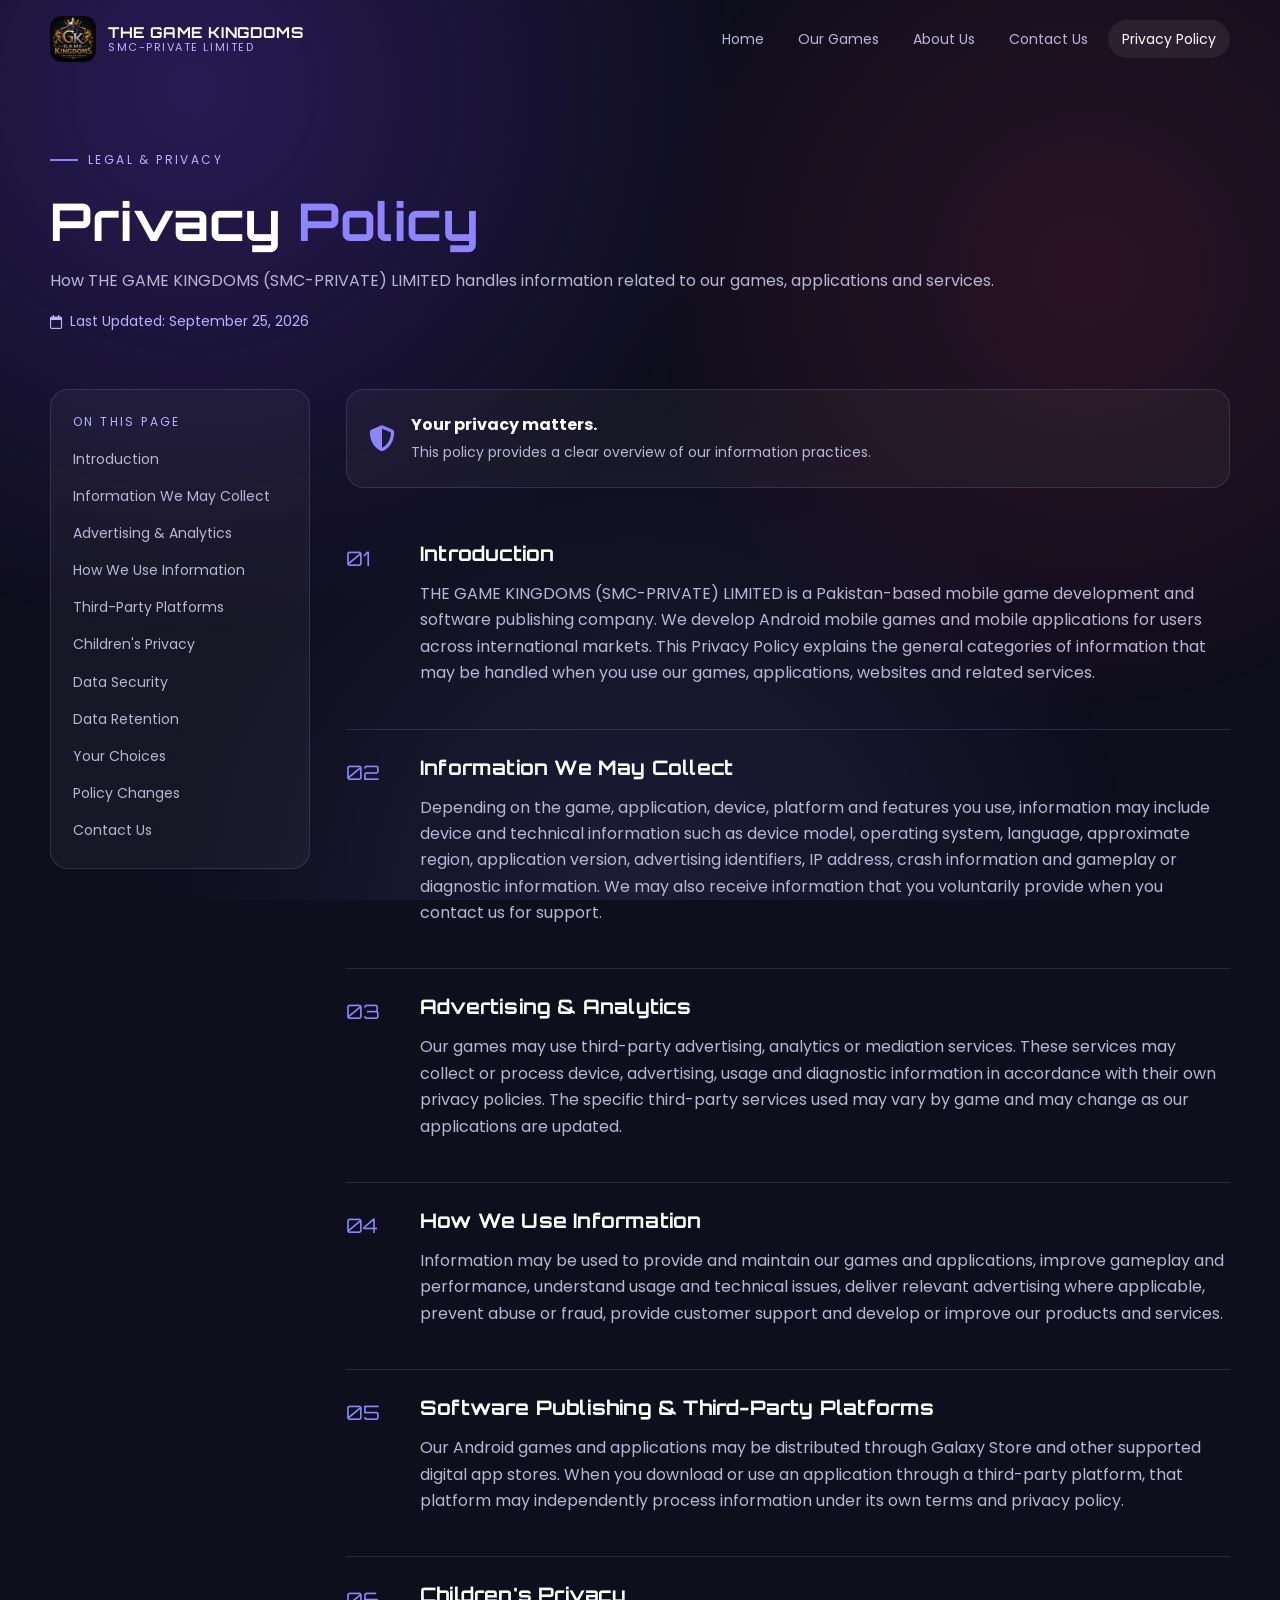
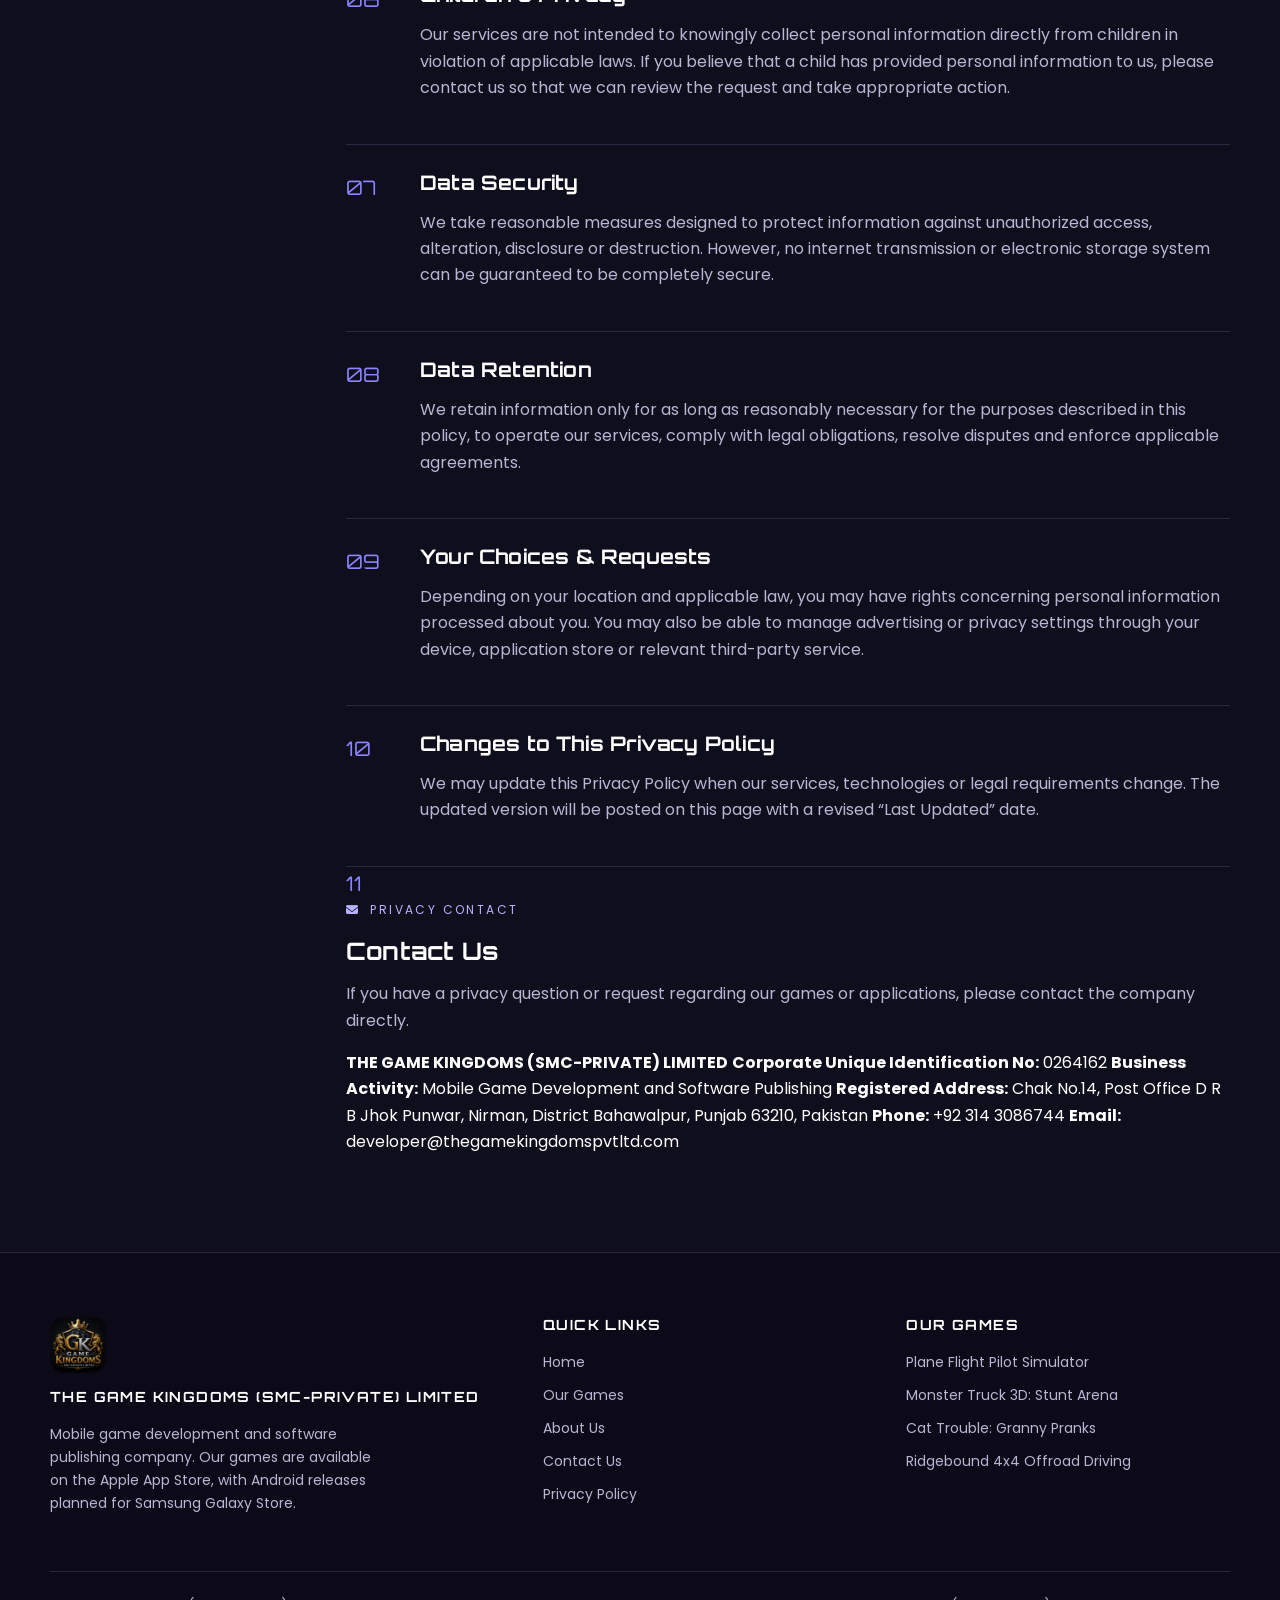
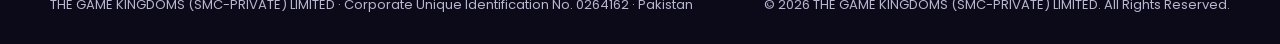
==== commit fe954713: "Add files via upload" ====
--- a/privacy-policy.html
+++ b/privacy-policy.html
@@ -4,34 +4,36 @@
     <meta charset="UTF-8">
     <meta name="viewport" content="width=device-width, initial-scale=1.0">
     <title>Privacy Policy | THE GAME KINGDOMS (SMC-PRIVATE) LIMITED</title>
-    <meta name="description" content="Privacy Policy for THE GAME KINGDOMS (SMC-PRIVATE) LIMITED mobile games and applications.">
-    <link rel="stylesheet" href="css/style.css">
+    <meta name="description" content="Privacy Policy of THE GAME KINGDOMS (SMC-PRIVATE) LIMITED.">
+    <meta name="author" content="THE GAME KINGDOMS (SMC-PRIVATE) LIMITED">
+    <meta property="og:title" content="Privacy Policy | THE GAME KINGDOMS (SMC-PRIVATE) LIMITED">
+    <meta property="og:description" content="Privacy Policy of THE GAME KINGDOMS (SMC-PRIVATE) LIMITED.">
+    <meta property="og:type" content="website">
+    <link rel="icon" href="images/logo.jpg">
     <link rel="preconnect" href="https://fonts.googleapis.com">
     <link rel="preconnect" href="https://fonts.gstatic.com" crossorigin>
-    <link href="https://fonts.googleapis.com/css2?family=Orbitron:wght@500;600;700;800&family=Poppins:wght@300;400;500;600;700;800&display=swap" rel="stylesheet">
+    <link href="https://fonts.googleapis.com/css2?family=Orbitron:wght@500;600;700;800&family=Poppins:wght@300;400;500;600;700&display=swap" rel="stylesheet">
     <link rel="stylesheet" href="https://cdnjs.cloudflare.com/ajax/libs/font-awesome/6.7.1/css/all.min.css">
+    <link rel="stylesheet" href="css/style.css">
 </head>
-<body class="privacy-page">
+<body>
 <div class="page-glow"></div>
-
 <header id="site-header">
-    <nav class="navbar">
-        <a href="index.html#home" class="logo">
-            <img src="images/logo.jpg" alt="THE GAME KINGDOMS logo">
+    <nav class="navbar wrap">
+        <a href="index.html" class="logo" aria-label="THE GAME KINGDOMS home">
+            <img src="images/logo.jpg" alt="THE GAME KINGDOMS logo" width="46" height="46">
             <span class="logo-copy"><strong>THE GAME KINGDOMS</strong><small>SMC-PRIVATE LIMITED</small></span>
         </a>
         <ul class="menu">
-            <li><a href="index.html#home">Home</a></li>
-            <li><a href="index.html#about">About</a></li>
-            <li><a href="index.html#games">Games</a></li>
-            <li><a href="index.html#features">Services</a></li>
-            <li><a href="index.html#contact">Contact</a></li>
+            <li><a href="index.html">Home</a></li>
+            <li><a href="games.html">Our Games</a></li>
+            <li><a href="index.html#about">About Us</a></li>
+            <li><a href="index.html#contact">Contact Us</a></li>
             <li><a href="privacy-policy.html" class="active">Privacy Policy</a></li>
         </ul>
         <button class="menu-toggle" aria-label="Open navigation menu" aria-expanded="false"><i class="fa-solid fa-bars"></i></button>
     </nav>
 </header>
-
 <main>
     <section class="privacy-hero">
         <div class="privacy-hero-inner">
@@ -135,20 +137,38 @@
         </div>
     </section>
 </main>
-
 <footer>
-    <div class="footer-main">
-        <div class="footer-brand">
-            <img src="images/logo.jpg" alt="THE GAME KINGDOMS logo">
-            <div><h3>THE GAME KINGDOMS</h3><p>Mobile Game Development and Software Publishing Company</p></div>
+    <div class="wrap">
+        <div class="footer-grid">
+            <div class="footer-brand">
+                <img src="images/logo.jpg" alt="THE GAME KINGDOMS logo" width="56" height="56">
+                <h4>THE GAME KINGDOMS (SMC-PRIVATE) LIMITED</h4>
+                <p>Mobile game development and software publishing company. Our games are available on the Apple App Store, with Android releases planned for Samsung Galaxy Store.</p>
+            </div>
+            <div>
+                <h4>QUICK LINKS</h4>
+                <div class="footer-links">
+                    <a href="index.html">Home</a>
+                    <a href="games.html">Our Games</a>
+                    <a href="index.html#about">About Us</a>
+                    <a href="index.html#contact">Contact Us</a>
+                    <a href="privacy-policy.html">Privacy Policy</a>
+                </div>
+            </div>
+            <div>
+                <h4>OUR GAMES</h4>
+                <div class="footer-links">
+                <a href="games/plane-flight-pilot-simulator.html">Plane Flight Pilot Simulator</a>
+                <a href="games/monster-truck-3d-stunt-arena.html">Monster Truck 3D: Stunt Arena</a>
+                <a href="games/cat-trouble-granny-pranks.html">Cat Trouble: Granny Pranks</a>
+                <a href="games/ridgebound-4x4-offroad-driving.html">Ridgebound 4x4 Offroad Driving</a>
+                </div>
+            </div>
         </div>
-        <div class="footer-links">
-            <a href="index.html#home">Home</a><a href="index.html#about">About</a><a href="index.html#games">Games</a><a href="index.html#features">Services</a><a href="index.html#contact">Contact</a><a href="privacy-policy.html">Privacy Policy</a>
+        <div class="footer-legal">
+            <p>THE GAME KINGDOMS (SMC-PRIVATE) LIMITED · Corporate Unique Identification No. 0264162 · Pakistan</p>
+            <p>&copy; 2026 THE GAME KINGDOMS (SMC-PRIVATE) LIMITED. All Rights Reserved.</p>
         </div>
-    </div>
-    <div class="footer-legal">
-        <p><strong>THE GAME KINGDOMS (SMC-PRIVATE) LIMITED</strong> · Mobile Game Development and Software Publishing Company · Pakistan</p>
-        <p>© 2026 THE GAME KINGDOMS (SMC-PRIVATE) LIMITED. All Rights Reserved.</p>
     </div>
 </footer>
 <script src="js/script.js"></script>
--- a/css/style.css
+++ b/css/style.css
@@ -1,1808 +1,269 @@
-/*==================================================
-GAME KINGDOMS SMC-PRIVATE LIMITED
-Premium Gaming Website
-==================================================*/
-
-@import url('https://fonts.googleapis.com/css2?family=Poppins:wght@300;400;500;600;700;800&display=swap');
-
-:root{
-
-    --primary:#00d4ff;
-    --secondary:#7a5cff;
-    --dark:#07111f;
-    --dark2:#0c1b2e;
-    --card:#12233d;
-    --text:#ffffff;
-    --text-light:#b8c3d5;
-    --border:rgba(255,255,255,.08);
-    --radius:18px;
-    --transition:.35s ease;
-
-}
-
-*{
-
-    margin:0;
-    padding:0;
-    box-sizing:border-box;
-
-}
-
-html{
-
-    scroll-behavior:smooth;
-
-}
-
-body{
-
-    font-family:'Poppins',sans-serif;
-    background:var(--dark);
-    color:var(--text);
-    overflow-x:hidden;
-
-}
-
-body::before{
-
-    content:"";
-    position:fixed;
-    inset:0;
-
-    background:
-    radial-gradient(circle at top left,#173f75 0%,transparent 35%),
-    radial-gradient(circle at bottom right,#16375d 0%,transparent 35%);
-
-    opacity:.35;
-    pointer-events:none;
-    z-index:-1;
-
-}
-
-img{
-
-    max-width:100%;
-    display:block;
-
-}
-
-a{
-
-    text-decoration:none;
-
-}
-
-ul{
-
-    list-style:none;
-
-}
-
-.container{
-
-    width:90%;
-    max-width:1250px;
-    margin:auto;
-
-}
-
-section{
-
-    padding:110px 0;
-
-}
-
-.section-title{
-
-    text-align:center;
-    margin-bottom:60px;
-
-}
-
-.section-title h2{
-
-    font-size:42px;
-    color:var(--primary);
-    margin-bottom:15px;
-
-}
-
-.section-title p{
-
-    color:var(--text-light);
-    max-width:700px;
-    margin:auto;
-    line-height:1.8;
-
-}
-
-/*==========================
-NAVBAR
-==========================*/
-
-header{
-
-    position:fixed;
-    width:100%;
-    top:0;
-    left:0;
-    z-index:1000;
-
-    background:rgba(7,17,31,.82);
-    backdrop-filter:blur(18px);
-
-    border-bottom:1px solid var(--border);
-
-}
-
-.navbar{
-
-    width:92%;
-    max-width:1300px;
-    margin:auto;
-
-    display:flex;
-    align-items:center;
-    justify-content:space-between;
-
-    height:90px;
-
-}
-
-.logo{
-
-    display:flex;
-    align-items:center;
-    gap:15px;
-
-    color:#fff;
-
-}
-
-.logo img{
-
-    width:62px;
-    height:62px;
-    object-fit:cover;
-    border-radius:50%;
-    border:3px solid var(--primary);
-
-}
-
-.logo h2{
-
-    font-size:22px;
-    font-weight:700;
-
-}
-
-.logo span{
-
-    display:block;
-    font-size:12px;
-    color:var(--text-light);
-
-}
-
-.menu{
-
-    display:flex;
-    gap:38px;
-
-}
-
-.menu a{
-
-    color:#fff;
-    font-weight:500;
-    transition:var(--transition);
-    position:relative;
-
-}
-
-.menu a:hover{
-
-    color:var(--primary);
-
-}
-
-.menu a::after{
-
-    content:"";
-    position:absolute;
-
-    left:0;
-    bottom:-8px;
-
-    width:0;
-    height:2px;
-
-    background:var(--primary);
-
-    transition:.3s;
-
-}
-
-.menu a:hover::after{
-
-    width:100%;
-
-}
-
-.menu-toggle{
-
-    display:none;
-    color:#fff;
-    font-size:28px;
-    cursor:pointer;
-
-}
-
-/*==========================
-HERO
-==========================*/
-
-.hero{
-
-    width:92%;
-    max-width:1300px;
-
-    margin:auto;
-
-    min-height:100vh;
-
-    display:flex;
-    align-items:center;
-    justify-content:space-between;
-
-    gap:70px;
-
-    padding-top:120px;
-
-}
-
-.hero-left{
-
-    flex:1;
-
-}
-
-.hero-tag{
-
-    display:inline-block;
-
-    background:rgba(0,212,255,.12);
-
-    color:var(--primary);
-
-    padding:10px 18px;
-
-    border-radius:30px;
-
-    margin-bottom:25px;
-
-    font-size:14px;
-    letter-spacing:1px;
-
-}
-
-.hero-left h1{
-
-    font-size:64px;
-    line-height:1.15;
-    margin-bottom:30px;
-
-}
-
-.hero-left h1 span{
-
-    color:var(--primary);
-
-}
-
-.hero-left p{
-
-    color:var(--text-light);
-
-    line-height:2;
-
-    margin-bottom:40px;
-
-    font-size:18px;
-
-}
-
-.hero-buttons{
-
-    display:flex;
-    gap:20px;
-    margin-bottom:45px;
-
-}
-
-.primary-btn{
-
-    padding:16px 36px;
-
-    background:var(--primary);
-
-    color:#08111f;
-
-    border-radius:50px;
-
-    font-weight:700;
-
-    transition:var(--transition);
-
-}
-
-.primary-btn:hover{
-
-    transform:translateY(-4px);
-
-    box-shadow:0 12px 30px rgba(0,212,255,.35);
-
-}
-
-.secondary-btn{
-
-    padding:16px 36px;
-
-    border:2px solid var(--primary);
-
-    color:#fff;
-
-    border-radius:50px;
-
-    transition:var(--transition);
-
-}
-
-.secondary-btn:hover{
-
-    background:var(--primary);
-
-    color:#08111f;
-
-}
-
-.hero-stats{
-
-    display:flex;
-    gap:45px;
-
-}
-
-.hero-stats h2{
-
-    color:var(--primary);
-    font-size:36px;
-
-}
-
-.hero-stats p{
-
-    margin-top:8px;
-    font-size:15px;
-
-}
-
-.hero-right{
-
-    flex:1;
-
-    display:flex;
-    justify-content:center;
-
-}
-
-.hero-right img{
-
-    width:420px;
-    border-radius:50%;
-
-    border:8px solid var(--primary);
-
-    box-shadow:0 0 50px rgba(0,212,255,.35);
-
-    animation:float 4s ease-in-out infinite;
-
-}
-
-@keyframes float{
-
-    0%{transform:translateY(0);}
-    50%{transform:translateY(-15px);}
-    100%{transform:translateY(0);}
-
-}
-/*==================================================
-ABOUT SECTION
-==================================================*/
-
-.about{
-
-    background:var(--dark2);
-
-}
-
-.about-wrapper{
-
-    width:92%;
-    max-width:1300px;
-    margin:auto;
-
-    display:grid;
-    grid-template-columns:1fr 1.2fr;
-    gap:70px;
-    align-items:center;
-
-}
-
-.about-image{
-
-    display:flex;
-    justify-content:center;
-
-}
-
-.about-image img{
-
-    width:420px;
-    border-radius:25px;
-    border:4px solid var(--primary);
-    box-shadow:0 20px 50px rgba(0,212,255,.18);
-
-}
-
-.about-content h3{
-
-    font-size:40px;
-    margin-bottom:25px;
-
-}
-
-.about-content p{
-
-    color:var(--text-light);
-    line-height:2;
-    margin-bottom:20px;
-
-}
-
-.about-grid{
-
-    margin-top:45px;
-
-    display:grid;
-
-    grid-template-columns:repeat(2,1fr);
-
-    gap:25px;
-
-}
-
-.about-card{
-
-    background:var(--card);
-
-    padding:30px;
-
-    border-radius:var(--radius);
-
-    border:1px solid var(--border);
-
-    transition:var(--transition);
-
-}
-
-.about-card:hover{
-
-    transform:translateY(-10px);
-
-    border-color:var(--primary);
-
-    box-shadow:0 20px 40px rgba(0,212,255,.15);
-
-}
-
-.about-card i{
-
-    font-size:45px;
-
-    color:var(--primary);
-
-    margin-bottom:18px;
-
-}
-
-.about-card h4{
-
-    margin-bottom:12px;
-
-    font-size:20px;
-
-}
-
-.about-card p{
-
-    margin:0;
-
-    line-height:1.8;
-
-    font-size:15px;
-
-}
-
-/*==================================================
-GAMES SECTION
-==================================================*/
-
-.games{
-
-    background:var(--dark);
-
-}
-
-.games-grid{
-
-    width:92%;
-    max-width:1300px;
-    margin:auto;
-
-    display:grid;
-
-    grid-template-columns:repeat(auto-fit,minmax(280px,1fr));
-
-    gap:35px;
-
-}
-
-.game-card{
-
-    background:var(--card);
-
-    border-radius:20px;
-
-    overflow:hidden;
-
-    border:1px solid var(--border);
-
-    transition:.4s;
-
-    position:relative;
-
-}
-
-.game-card:hover{
-
-    transform:translateY(-12px);
-
-    border-color:var(--primary);
-
-    box-shadow:0 25px 45px rgba(0,212,255,.18);
-
-}
-
-.game-image{
-
-    overflow:hidden;
-
-}
-
-.game-image img{
-
-    width:100%;
-
-    height:240px;
-
-    object-fit:cover;
-
-    transition:.5s;
-
-}
-
-.game-card:hover img{
-
-    transform:scale(1.08);
-
-}
-
-.game-info{
-
-    padding:28px;
-
-}
-
-.game-info h3{
-
-    font-size:24px;
-
-    margin-bottom:18px;
-
-}
-
-.game-info p{
-
-    color:var(--text-light);
-
-    line-height:1.8;
-
-    margin-bottom:25px;
-
-}
-
-.game-info span{
-
-    display:inline-block;
-
-    background:var(--primary);
-
-    color:#08111f;
-
-    padding:10px 20px;
-
-    border-radius:30px;
-
-    font-weight:700;
-
-    font-size:14px;
-
-}
-
-/* Glow border */
-
-.game-card::before{
-
-    content:"";
-
-    position:absolute;
-
-    inset:0;
-
-    border-radius:20px;
-
-    padding:1px;
-
-    background:linear-gradient(135deg,
-    transparent,
-    rgba(0,212,255,.5),
-    transparent);
-
-    -webkit-mask:
-        linear-gradient(#fff 0 0) content-box,
-        linear-gradient(#fff 0 0);
-
-    -webkit-mask-composite:xor;
-
-            mask-composite:exclude;
-
-    opacity:0;
-
-    transition:.4s;
-
-}
-
-.game-card:hover::before{
-
-    opacity:1;
-
-}
-/*==================================================
-WHY CHOOSE US
-==================================================*/
-
-.features{
-
-    background:var(--dark2);
-
-}
-
-.feature-grid{
-
-    width:92%;
-    max-width:1300px;
-
-    margin:auto;
-
-    display:grid;
-
-    grid-template-columns:repeat(auto-fit,minmax(260px,1fr));
-
-    gap:35px;
-
-}
-
-.feature-box{
-
-    background:var(--card);
-
-    padding:45px 30px;
-
-    border-radius:20px;
-
-    text-align:center;
-
-    border:1px solid var(--border);
-
-    transition:.4s;
-
-}
-
-.feature-box:hover{
-
-    transform:translateY(-12px);
-
-    border-color:var(--primary);
-
-    box-shadow:0 20px 40px rgba(0,212,255,.18);
-
-}
-
-.feature-box i{
-
-    font-size:55px;
-
-    color:var(--primary);
-
-    margin-bottom:25px;
-
-}
-
-.feature-box h3{
-
-    font-size:24px;
-
-    margin-bottom:18px;
-
-}
-
-.feature-box p{
-
-    color:var(--text-light);
-
-    line-height:1.8;
-
-}
-
-/*==================================================
-VISION
-==================================================*/
-
-.vision{
-
-    background:
-
-    linear-gradient(rgba(7,17,31,.88),
-
-    rgba(7,17,31,.88)),
-
-    url("images/herobg.jpg");
-
-    background-size:cover;
-
-    background-position:center;
-
-    background-attachment:fixed;
-
-}
-
-.vision-overlay{
-
-    width:100%;
-
-}
-
-.vision-content{
-
-    width:90%;
-
-    max-width:900px;
-
-    margin:auto;
-
-    text-align:center;
-
-}
-
-.vision-content h2{
-
-    color:var(--primary);
-
-    font-size:48px;
-
-    margin-bottom:30px;
-
-}
-
-.vision-content p{
-
-    font-size:20px;
-
-    line-height:2;
-
-    color:var(--text-light);
-
-}
-
-/*==================================================
-MISSION
-==================================================*/
-
-.mission{
-
-    background:var(--dark);
-
-}
-
-.mission-grid{
-
-    width:92%;
-
-    max-width:1200px;
-
-    margin:auto;
-
-    display:grid;
-
-    grid-template-columns:repeat(auto-fit,minmax(280px,1fr));
-
-    gap:35px;
-
-}
-
-.mission-card{
-
-    background:var(--card);
-
-    border-radius:20px;
-
-    padding:40px;
-
-    text-align:center;
-
-    border:1px solid var(--border);
-
-    transition:.4s;
-
-}
-
-.mission-card:hover{
-
-    transform:translateY(-10px);
-
-    border-color:var(--primary);
-
-}
-
-.mission-card i{
-
-    font-size:55px;
-
-    color:var(--primary);
-
-    margin-bottom:25px;
-
-}
-
-.mission-card h3{
-
-    margin-bottom:18px;
-
-    font-size:25px;
-
-}
-
-.mission-card p{
-
-    color:var(--text-light);
-
-    line-height:1.9;
-
-}
-
-/*==================================================
-CONTACT
-==================================================*/
-
-.contact{
-
-    background:var(--dark2);
-
-}
-
-.contact-wrapper{
-
-    width:92%;
-
-    max-width:1300px;
-
-    margin:auto;
-
-    display:grid;
-
-    grid-template-columns:1fr 1fr;
-
-    gap:60px;
-
-}
-
-.contact-info h3{
-
-    font-size:36px;
-
-    margin-bottom:20px;
-
-}
-
-.contact-info p{
-
-    color:var(--text-light);
-
-    line-height:2;
-
-    margin-bottom:35px;
-
-}
-
-.contact-item{
-
-    display:flex;
-
-    align-items:center;
-
-    gap:18px;
-
-    margin-bottom:25px;
-
-}
-
-.contact-item i{
-
-    width:55px;
-
-    height:55px;
-
-    display:flex;
-
-    justify-content:center;
-
-    align-items:center;
-
-    background:var(--primary);
-
-    color:#08111f;
-
-    border-radius:50%;
-
-    font-size:22px;
-
-}
-
-.contact-form{
-
-    background:var(--card);
-
-    padding:40px;
-
-    border-radius:20px;
-
-    border:1px solid var(--border);
-
-}
-
-.contact-form input,
-
-.contact-form textarea{
-
-    width:100%;
-
-    background:#182943;
-
-    color:#fff;
-
-    border:none;
-
-    outline:none;
-
-    margin-bottom:20px;
-
-    padding:18px;
-
-    border-radius:12px;
-
-    font-family:'Poppins',sans-serif;
-
-}
-
-.contact-form textarea{
-
-    resize:none;
-
-}
-
-.contact-form button{
-
-    width:100%;
-
-    padding:18px;
-
-    border:none;
-
-    background:var(--primary);
-
-    color:#08111f;
-
-    font-weight:700;
-
-    font-size:17px;
-
-    border-radius:50px;
-
-    cursor:pointer;
-
-    transition:.3s;
-
-}
-
-.contact-form button:hover{
-
-    transform:translateY(-3px);
-
-    box-shadow:0 15px 30px rgba(0,212,255,.25);
-
-}
-/*==================================================
-FOOTER
-==================================================*/
-
-footer{
-
-    background:#050c17;
-
-    border-top:1px solid var(--border);
-
-}
-
-.footer-top{
-
-    width:92%;
-
-    max-width:1300px;
-
-    margin:auto;
-
-    display:grid;
-
-    grid-template-columns:2fr 1fr 1fr;
-
-    gap:60px;
-
-    padding:80px 0;
-
-}
-
-.footer-about img{
-
-    width:90px;
-
-    height:90px;
-
-    object-fit:cover;
-
-    border-radius:50%;
-
-    border:3px solid var(--primary);
-
-    margin-bottom:20px;
-
-}
-
-.footer-about h3{
-
-    font-size:28px;
-
-    margin-bottom:20px;
-
-}
-
-.footer-about p{
-
-    color:var(--text-light);
-
-    line-height:1.9;
-
-}
-
-.footer-links h4,
-
-.footer-games h4{
-
-    margin-bottom:25px;
-
-    font-size:22px;
-
-}
-
-.footer-links ul li,
-
-.footer-games ul li{
-
-    margin-bottom:15px;
-
-}
-
-.footer-links a{
-
-    color:var(--text-light);
-
-    transition:.3s;
-
-}
-
-.footer-links a:hover{
-
-    color:var(--primary);
-
-    padding-left:8px;
-
-}
-
-.footer-games li{
-
-    color:var(--text-light);
-
-}
-
-.footer-bottom{
-
-    border-top:1px solid rgba(255,255,255,.08);
-
-    text-align:center;
-
-    padding:25px;
-
-    color:var(--text-light);
-
-}
-
-/*==================================================
-SCROLLBAR
-==================================================*/
-
-::-webkit-scrollbar{
-
-    width:10px;
-
-}
-
-::-webkit-scrollbar-track{
-
-    background:#091423;
-
-}
-
-::-webkit-scrollbar-thumb{
-
-    background:var(--primary);
-
-    border-radius:20px;
-
-}
-
-::-webkit-scrollbar-thumb:hover{
-
-    background:#33ddff;
-
-}
-
-/*==================================================
-SELECTION
-==================================================*/
-
-::selection{
-
-    background:var(--primary);
-
-    color:#07111f;
-
-}
-
-/*==================================================
-SMOOTH ANIMATIONS
-==================================================*/
-
-section{
-
-    animation:fadeUp .9s ease;
-
-}
-
-@keyframes fadeUp{
-
-    from{
-
-        opacity:0;
-
-        transform:translateY(40px);
-
-    }
-
-    to{
-
-        opacity:1;
-
-        transform:translateY(0);
-
-    }
-
-}
-
-/*==================================================
-HOVER EFFECTS
-==================================================*/
-
-button,
-.primary-btn,
-.secondary-btn,
-.game-card,
-.about-card,
-.feature-box,
-.mission-card{
-
-    transition:all .35s ease;
-
-}
-
-img{
-
-    user-select:none;
-
-}
-
-/*==================================================
-RESPONSIVE
-==================================================*/
-
-@media(max-width:1100px){
-
-.hero{
-
-flex-direction:column;
-
-text-align:center;
-
-padding-top:150px;
-
-}
-
-.hero-buttons{
-
-justify-content:center;
-
-}
-
-.hero-stats{
-
-justify-content:center;
-
-}
-
-.about-wrapper{
-
-grid-template-columns:1fr;
-
-text-align:center;
-
-}
-
-.about-grid{
-
-grid-template-columns:1fr 1fr;
-
-}
-
-.contact-wrapper{
-
-grid-template-columns:1fr;
-
-}
-
-.footer-top{
-
-grid-template-columns:1fr;
-
-text-align:center;
-
-}
-
-.footer-about img{
-
-margin:auto auto 20px;
-
-}
-
-}
-
-@media(max-width:900px){
-
-.menu{
-
-display:none;
-
-}
-
-.menu-toggle{
-
-display:block;
-
-}
-
-.hero-left h1{
-
-font-size:48px;
-
-}
-
-.hero-right img{
-
-width:300px;
-
-}
-
-.section-title h2{
-
-font-size:36px;
-
-}
-
-.vision-content h2{
-
-font-size:38px;
-
-}
-
-}
-
-@media(max-width:768px){
-
-.about-grid{
-
-grid-template-columns:1fr;
-
-}
-
-.games-grid{
-
-grid-template-columns:1fr;
-
-}
-
-.feature-grid{
-
-grid-template-columns:1fr;
-
-}
-
-.mission-grid{
-
-grid-template-columns:1fr;
-
-}
-
-.hero-buttons{
-
-flex-direction:column;
-
-}
-
-.primary-btn,
-
-.secondary-btn{
-
-text-align:center;
-
-}
-
-.hero-stats{
-
-flex-direction:column;
-
-gap:20px;
-
-}
-
-.contact-form{
-
-padding:25px;
-
-}
-
-}
-
-@media(max-width:500px){
-
-.logo img{
-
-width:50px;
-
-height:50px;
-
-}
-
-.logo h2{
-
-font-size:18px;
-
-}
-
-.hero-left h1{
-
-font-size:38px;
-
-}
-
-.hero-left p{
-
-font-size:16px;
-
-}
-
-.hero-right img{
-
-width:230px;
-
-}
-
-.section-title h2{
-
-font-size:30px;
-
-}
-
-.about-content h3{
-
-font-size:30px;
-
-}
-
-.contact-info h3{
-
-font-size:28px;
-
-}
-
-.vision-content p{
-
-font-size:17px;
-
-}
-
-}
-.show-menu{
-
-display:flex !important;
-
-flex-direction:column;
-
-position:absolute;
-
-top:90px;
-
-left:0;
-
-width:100%;
-
-background:#07111f;
-
-padding:30px 0;
-
-gap:25px;
-
-text-align:center;
-
-border-top:1px solid rgba(255,255,255,.08);
-
-}
-
-.active{
-
-color:var(--primary)!important;
-
-}
-
-.sticky{
-
-background:rgba(5,12,25,.95)!important;
-
-backdrop-filter:blur(18px);
-
-box-shadow:0 15px 35px rgba(0,0,0,.35);
-
-}
-
-/*=============================
-REVEAL ANIMATION
-=============================*/
-
-.section-title,
-.about-card,
-.game-card,
-.feature-box,
-.mission-card,
-.contact-form,
-.contact-info{
-
-    opacity:0;
-
-    transform:translateY(60px);
-
-    transition:all .8s ease;
-
-}
-
-.reveal{
-
-    opacity:1;
-
-    transform:translateY(0);
-
-}
-
-/*=============================
-BUTTON RIPPLE
-=============================*/
-
-.primary-btn,
-.secondary-btn,
-.contact-form button{
-
-    position:relative;
-
-    overflow:hidden;
-
-}
-
-.ripple{
-
-    position:absolute;
-
-    width:20px;
-
-    height:20px;
-
-    background:rgba(255,255,255,.45);
-
-    border-radius:50%;
-
-    transform:translate(-50%,-50%) scale(0);
-
-    animation:rippleEffect .6s linear;
-
-    pointer-events:none;
-
-}
-
-@keyframes rippleEffect{
-
-    to{
-
-        transform:translate(-50%,-50%) scale(18);
-
-        opacity:0;
-
-    }
-
-}
-/*==================================================
-BACK TO TOP
-==================================================*/
-
-.back-to-top{
-
-position:fixed;
-
-right:30px;
-
-bottom:30px;
-
-width:55px;
-
-height:55px;
-
-border:none;
-
-border-radius:50%;
-
-background:var(--primary);
-
-color:#08111f;
-
-font-size:20px;
-
-cursor:pointer;
-
-opacity:0;
-
-visibility:hidden;
-
-transition:.35s;
-
-z-index:999;
-
-box-shadow:0 10px 25px rgba(0,212,255,.35);
-
-}
-
-.show-top{
-
-opacity:1;
-
-visibility:visible;
-
-}
-
-.back-to-top:hover{
-
-transform:translateY(-6px);
-
-box-shadow:0 15px 30px rgba(0,212,255,.45);
-
-}
-
-/* Smooth navbar animation */
-
-header{
-
-transition:.35s;
-
-}
-
-/* Loading state */
-
-.loaded{
-
-animation:fadeWebsite .8s ease;
-
-}
-
-@keyframes fadeWebsite{
-
-from{
-
-opacity:0;
-
-}
-
-to{
-
-opacity:1;
-
-}
-
-}
-/*==================================================
-END OF FILE
-==================================================*/
-
-/*==================================================
-LEGAL IDENTITY + PRIVACY POLICY
-==================================================*/
-
-.company-details{
-    background:linear-gradient(135deg,rgba(0,212,255,.08),rgba(122,92,255,.10));
-    border:1px solid rgba(0,212,255,.18);
-    border-radius:18px;
-    padding:28px;
-    margin:25px 0 30px;
-    box-shadow:0 18px 45px rgba(0,0,0,.18);
-}
-
-.company-details h4{
-    font-size:21px;
-    color:var(--primary);
-    margin-bottom:18px;
-}
-
-.company-details p{
-    margin-bottom:10px;
-    line-height:1.75;
-}
-
-.company-details a,
-.contact-item a,
-.privacy-contact a{
-    color:var(--primary);
-}
-
-.footer-legal{
-    color:var(--text-light);
-    line-height:1.9;
-    margin-top:15px;
-    font-size:14px;
-}
-
-.privacy-policy{
-    background:
-        radial-gradient(circle at 15% 15%,rgba(0,212,255,.09),transparent 30%),
-        radial-gradient(circle at 85% 80%,rgba(122,92,255,.11),transparent 32%),
-        var(--dark);
-}
-
-.privacy-wrapper{
-    width:92%;
-    max-width:1000px;
-    margin:auto;
-}
-
-.privacy-card{
-    background:linear-gradient(145deg,rgba(18,35,61,.96),rgba(10,24,43,.96));
-    border:1px solid rgba(0,212,255,.16);
-    border-radius:24px;
-    padding:50px;
-    box-shadow:0 25px 70px rgba(0,0,0,.25);
-}
-
-.privacy-card h3{
-    color:var(--primary);
-    font-size:23px;
-    margin:32px 0 12px;
-}
-
-.privacy-card p{
-    color:var(--text-light);
-    line-height:1.95;
-    margin-bottom:12px;
-}
-
-.privacy-updated{
-    display:inline-block;
-    padding:9px 15px;
-    border-radius:30px;
-    background:rgba(0,212,255,.08);
-    border:1px solid rgba(0,212,255,.15);
-}
-
-.privacy-contact{
-    margin-top:18px;
-    padding:22px;
-    background:rgba(0,0,0,.16);
-    border-radius:15px;
-    color:var(--text-light);
-    line-height:1.9;
-    border-left:3px solid var(--primary);
-}
-
-@media(max-width:768px){
-    .privacy-card{
-        padding:28px 22px;
-    }
-
-    .company-details{
-        padding:22px;
-    }
-}
-
-.privacy-page{min-height:100vh;padding-top:90px}
-.privacy-policy{background:
-    radial-gradient(circle at 15% 15%,rgba(0,212,255,.10),transparent 32%),
-    radial-gradient(circle at 85% 80%,rgba(122,92,255,.12),transparent 35%),
-    var(--dark);}
-.privacy-wrapper{width:92%;max-width:1000px;margin:auto}
-.privacy-card{background:linear-gradient(145deg,rgba(18,35,61,.97),rgba(10,24,43,.97));
-    border:1px solid rgba(0,212,255,.18);border-radius:24px;padding:50px;
-    box-shadow:0 25px 70px rgba(0,0,0,.28)}
-.privacy-card h3{color:var(--primary);font-size:23px;margin:32px 0 12px}
-.privacy-card p{color:var(--text-light);line-height:1.95;margin-bottom:12px}
-.privacy-updated{display:inline-block;padding:9px 15px;border-radius:30px;
-    background:rgba(0,212,255,.08);border:1px solid rgba(0,212,255,.15)}
-.privacy-contact{margin-top:18px;padding:22px;background:rgba(0,0,0,.18);
-    border-radius:15px;color:var(--text-light);line-height:1.9;border-left:3px solid var(--primary)}
-.privacy-contact a{color:var(--primary)}
-.company-details{background:linear-gradient(135deg,rgba(0,212,255,.08),rgba(122,92,255,.10));
-    border:1px solid rgba(0,212,255,.18);border-radius:18px;padding:28px;margin:25px 0 30px}
-.company-details h4{font-size:21px;color:var(--primary);margin-bottom:18px}
-.company-details p{margin-bottom:10px;line-height:1.75}
-.company-details a,.contact-item a{color:var(--primary)}
-.footer-legal{color:var(--text-light);line-height:1.9;margin-top:15px;font-size:14px}
-@media(max-width:768px){.privacy-card{padding:28px 22px}.company-details{padding:22px}}
+/* THE GAME KINGDOMS — site styles */
+:root {
+  --bg: #0f0e1d;
+  --bg-2: #18182a;
+  --panel: rgba(255, 255, 255, 0.04);
+  --panel-strong: rgba(255, 255, 255, 0.07);
+  --line: rgba(183, 179, 255, 0.16);
+  --violet: #673de6;
+  --violet-2: #8c85ff;
+  --lilac: #b7b3ff;
+  --pink: #d63163;
+  --text: #ffffff;
+  --muted: #b9b6d3;
+  --radius: 18px;
+  --shadow: 0 24px 60px rgba(8, 4, 30, 0.55);
+  --display: "Orbitron", system-ui, sans-serif;
+  --body: "Poppins", system-ui, sans-serif;
+  --wrap: 1180px;
+}
+
+*, *::before, *::after { box-sizing: border-box; }
+html { scroll-behavior: smooth; }
+body {
+  margin: 0;
+  background: var(--bg);
+  color: var(--text);
+  font-family: var(--body);
+  line-height: 1.65;
+  overflow-x: hidden;
+}
+img { max-width: 100%; height: auto; display: block; }
+a { color: inherit; text-decoration: none; }
+h1, h2, h3, h4 { font-family: var(--display); line-height: 1.15; margin: 0 0 16px; letter-spacing: 0.01em; }
+p { margin: 0 0 16px; color: var(--muted); }
+.wrap { width: min(var(--wrap), 100% - 40px); margin-inline: auto; }
+
+.page-glow {
+  position: fixed; inset: 0; pointer-events: none; z-index: -1;
+  background:
+    radial-gradient(circle at 15% 10%, rgba(103, 61, 230, 0.28), transparent 40%),
+    radial-gradient(circle at 85% 30%, rgba(214, 49, 99, 0.14), transparent 35%),
+    radial-gradient(circle at 50% 100%, rgba(140, 133, 255, 0.12), transparent 45%);
+}
+
+/* ── Buttons ───────────────────────────────────────────── */
+.btn {
+  display: inline-flex; align-items: center; gap: 10px;
+  padding: 13px 24px; border-radius: 999px;
+  font-weight: 600; font-size: 15px; border: 1px solid transparent;
+  transition: transform .2s ease, box-shadow .2s ease, background .2s ease;
+}
+.btn:hover { transform: translateY(-2px); }
+.btn-primary { background: linear-gradient(135deg, var(--violet), var(--violet-2)); box-shadow: 0 12px 30px rgba(103, 61, 230, 0.4); }
+.btn-ghost { border-color: var(--line); background: var(--panel); }
+.btn-ghost:hover { background: var(--panel-strong); }
+.btn-sm { padding: 9px 16px; font-size: 13px; }
+.btn-store { background: #fff; color: #111; }
+.btn-store i { font-size: 18px; }
+
+/* ── Header ────────────────────────────────────────────── */
+#site-header {
+  position: sticky; top: 0; z-index: 50;
+  transition: background .25s ease, border-color .25s ease;
+  border-bottom: 1px solid transparent;
+}
+#site-header.scrolled { background: rgba(15, 14, 29, 0.88); backdrop-filter: blur(14px); border-color: var(--line); }
+.navbar { display: flex; align-items: center; justify-content: space-between; gap: 24px; padding: 16px 0; }
+.logo { display: flex; align-items: center; gap: 12px; }
+.logo img { width: 46px; height: 46px; border-radius: 12px; object-fit: cover; }
+.logo-copy { display: flex; flex-direction: column; line-height: 1.1; }
+.logo-copy strong { font-family: var(--display); font-size: 15px; letter-spacing: .04em; }
+.logo-copy small { color: var(--lilac); font-size: 11px; letter-spacing: .14em; }
+.menu { display: flex; gap: 6px; list-style: none; margin: 0; padding: 0; }
+.menu a { padding: 9px 14px; border-radius: 999px; font-size: 14px; color: var(--muted); transition: color .2s, background .2s; }
+.menu a:hover, .menu a.active { color: #fff; background: var(--panel-strong); }
+.menu-toggle { display: none; background: var(--panel); border: 1px solid var(--line); color: #fff; width: 44px; height: 44px; border-radius: 12px; font-size: 18px; cursor: pointer; }
+
+/* ── Sections ──────────────────────────────────────────── */
+.section { padding: 96px 0; }
+.section-alt { background: linear-gradient(180deg, transparent, rgba(24, 24, 42, 0.7), transparent); }
+.kicker { display: inline-block; font-size: 12px; letter-spacing: .22em; color: var(--lilac); text-transform: uppercase; margin-bottom: 14px; }
+.section-heading { max-width: 680px; margin-bottom: 48px; }
+.section-heading.centered { margin-inline: auto; text-align: center; }
+.section-heading h2 { font-size: clamp(28px, 4vw, 42px); }
+.section-heading h2 span, .hero h1 em { font-style: normal; color: var(--violet-2); }
+.panel { background: var(--panel); border: 1px solid var(--line); border-radius: var(--radius); }
+
+/* ── Hero ──────────────────────────────────────────────── */
+.hero { padding: 72px 0 96px; }
+.hero-grid { display: grid; grid-template-columns: 1.1fr .9fr; gap: 56px; align-items: center; }
+.eyebrow { display: inline-flex; align-items: center; gap: 10px; font-size: 12px; letter-spacing: .2em; color: var(--lilac); margin-bottom: 22px; }
+.eyebrow span { width: 28px; height: 2px; background: var(--violet-2); }
+.hero h1 { font-size: clamp(36px, 5.6vw, 64px); }
+.hero p { font-size: 17px; max-width: 560px; }
+.hero-actions { display: flex; flex-wrap: wrap; gap: 14px; margin: 30px 0 0; }
+.hero-visual { position: relative; aspect-ratio: 1; max-width: 460px; justify-self: center; width: 100%; }
+.hero-logo { position: absolute; inset: 18%; border-radius: 32px; overflow: hidden; border: 1px solid var(--line); box-shadow: var(--shadow), 0 0 80px rgba(103, 61, 230, .35); }
+.hero-logo img { width: 100%; height: 100%; object-fit: cover; }
+.hero-icon { position: absolute; width: 26%; border-radius: 22%; overflow: hidden; border: 3px solid rgba(255, 255, 255, .9); box-shadow: var(--shadow); animation: float 6s ease-in-out infinite; }
+.hero-icon:nth-of-type(1) { top: 0; left: 4%; }
+.hero-icon:nth-of-type(2) { top: 6%; right: 0; animation-delay: -1.5s; }
+.hero-icon:nth-of-type(3) { bottom: 4%; left: 0; animation-delay: -3s; }
+.hero-icon:nth-of-type(4) { bottom: 0; right: 6%; animation-delay: -4.5s; }
+@keyframes float { 50% { transform: translateY(-12px); } }
+
+/* ── Services ──────────────────────────────────────────── */
+.service-grid { display: grid; grid-template-columns: repeat(4, 1fr); gap: 20px; }
+.service { padding: 30px 26px; transition: transform .25s ease, border-color .25s ease; }
+.service:hover { transform: translateY(-6px); border-color: rgba(140, 133, 255, .5); }
+.service .icon { width: 52px; height: 52px; display: grid; place-items: center; border-radius: 14px; background: linear-gradient(135deg, rgba(103, 61, 230, .35), rgba(214, 49, 99, .25)); font-size: 20px; margin-bottom: 20px; }
+.service h3 { font-size: 17px; }
+.service p { font-size: 14px; margin: 0; }
+
+/* ── Stats band ────────────────────────────────────────── */
+.stats { display: grid; grid-template-columns: repeat(4, 1fr); gap: 1px; background: var(--line); border-radius: var(--radius); overflow: hidden; }
+.stat { background: var(--bg-2); padding: 32px 24px; text-align: center; }
+.stat strong { display: block; font-family: var(--display); font-size: clamp(22px, 2.6vw, 30px); margin-bottom: 6px; }
+.stat span { color: var(--muted); font-size: 14px; }
+
+/* ── Why partner ───────────────────────────────────────── */
+.why-grid { display: grid; grid-template-columns: 1.2fr .8fr; gap: 48px; align-items: center; }
+.why-list { list-style: none; padding: 0; margin: 28px 0 0; display: grid; gap: 18px; }
+.why-list li { display: grid; grid-template-columns: 44px 1fr; gap: 16px; }
+.why-list i { width: 44px; height: 44px; display: grid; place-items: center; border-radius: 12px; background: var(--panel-strong); color: var(--violet-2); }
+.why-list strong { display: block; margin-bottom: 2px; }
+.why-list span { color: var(--muted); font-size: 14px; }
+.why-cards { display: grid; gap: 20px; }
+.why-card { padding: 28px; text-align: center; }
+.why-card strong { display: block; font-family: var(--display); font-size: 30px; }
+.why-card span { color: var(--muted); font-size: 14px; }
+
+/* ── About ─────────────────────────────────────────────── */
+.about-grid { display: grid; grid-template-columns: .9fr 1.1fr; gap: 56px; align-items: center; }
+.about-visual { padding: 32px; position: relative; overflow: hidden; }
+.about-visual img { border-radius: 14px; width: 100%; aspect-ratio: 1; object-fit: cover; }
+.about-visual .caption { margin-top: 18px; font-size: 12px; letter-spacing: .18em; color: var(--lilac); display: flex; align-items: center; gap: 10px; }
+.dot { width: 8px; height: 8px; border-radius: 50%; background: #3ddc97; box-shadow: 0 0 12px #3ddc97; }
+.about-copy h3 { font-size: 24px; }
+
+/* ── Game cards ────────────────────────────────────────── */
+.game-grid { display: grid; grid-template-columns: repeat(4, 1fr); gap: 22px; }
+.game-card { display: flex; flex-direction: column; padding: 22px; transition: transform .25s ease, border-color .25s ease, box-shadow .25s ease; }
+.game-card:hover { transform: translateY(-6px); border-color: rgba(140, 133, 255, .55); box-shadow: var(--shadow); }
+.game-icon { width: 100%; aspect-ratio: 1; border-radius: 22%; overflow: hidden; margin-bottom: 20px; box-shadow: 0 16px 32px rgba(0, 0, 0, .4); }
+.game-icon img { width: 100%; height: 100%; object-fit: cover; }
+.game-card .tag { font-size: 12px; color: var(--lilac); letter-spacing: .08em; margin-bottom: 8px; }
+.game-card h3 { font-size: 17px; margin-bottom: 10px; }
+.game-card p { font-size: 14px; flex: 1; }
+.game-actions { display: flex; gap: 10px; flex-wrap: wrap; margin-top: 6px; }
+.platforms { display: flex; gap: 8px; flex-wrap: wrap; margin-bottom: 14px; }
+.platform { font-size: 11px; padding: 4px 10px; border-radius: 999px; border: 1px solid var(--line); color: var(--muted); }
+.platform.live { border-color: rgba(61, 220, 151, .5); color: #3ddc97; }
+
+/* ── Page hero (inner pages) ───────────────────────────── */
+.page-hero { padding: 64px 0 40px; }
+.page-hero h1 { font-size: clamp(32px, 5vw, 52px); }
+.breadcrumb { font-size: 13px; color: var(--muted); margin-bottom: 18px; }
+.breadcrumb a:hover { color: #fff; }
+
+/* ── Game detail ───────────────────────────────────────── */
+.game-hero { display: grid; grid-template-columns: 200px 1fr; gap: 40px; align-items: center; }
+.game-hero .game-icon { margin: 0; }
+.game-hero h1 { font-size: clamp(28px, 4.4vw, 46px); margin-bottom: 8px; }
+.game-hero .subtitle { font-size: 18px; color: var(--lilac); margin-bottom: 18px; }
+.detail-grid { display: grid; grid-template-columns: 1fr 340px; gap: 40px; align-items: start; }
+.detail-main section { margin-bottom: 48px; }
+.detail-main h2 { font-size: 24px; }
+.feature-list { list-style: none; padding: 0; margin: 0; display: grid; grid-template-columns: repeat(2, 1fr); gap: 12px; }
+.feature-list li { display: flex; gap: 12px; align-items: flex-start; padding: 14px 16px; font-size: 14px; }
+.feature-list i { color: var(--violet-2); margin-top: 4px; }
+.gallery { display: grid; grid-template-columns: repeat(2, 1fr); gap: 14px; }
+.gallery button { padding: 0; border: 1px solid var(--line); border-radius: 14px; overflow: hidden; cursor: zoom-in; background: none; }
+.gallery button:first-child { grid-column: 1 / -1; }
+.gallery img { width: 100%; aspect-ratio: 720 / 332; object-fit: cover; transition: transform .3s ease; }
+.gallery button:hover img { transform: scale(1.04); }
+.side-card { padding: 26px; margin-bottom: 20px; position: sticky; top: 100px; }
+.side-card h3 { font-size: 16px; }
+.info-row { display: flex; justify-content: space-between; gap: 12px; padding: 10px 0; border-bottom: 1px solid var(--line); font-size: 14px; }
+.info-row:last-of-type { border-bottom: 0; }
+.info-row span:first-child { color: var(--muted); }
+.info-row span:last-child { text-align: right; }
+.side-card .btn { width: 100%; justify-content: center; margin-top: 12px; }
+.dev-card { padding: 28px; }
+.dev-card p { margin-bottom: 6px; font-size: 14px; }
+
+.lightbox { position: fixed; inset: 0; z-index: 100; background: rgba(6, 4, 16, .92); display: grid; place-items: center; padding: 24px; }
+.lightbox[hidden] { display: none; }
+.lightbox img { max-height: 86vh; border-radius: 12px; }
+.lightbox button { position: absolute; top: 18px; right: 22px; background: none; border: 0; color: #fff; font-size: 34px; cursor: pointer; }
+
+/* ── Contact ───────────────────────────────────────────── */
+.contact-grid { display: grid; grid-template-columns: 1.2fr .8fr; gap: 24px; }
+.contact-card { padding: 34px; }
+.contact-label { font-size: 12px; letter-spacing: .2em; color: var(--lilac); margin-bottom: 18px; display: flex; gap: 10px; align-items: center; }
+.company-row { display: grid; grid-template-columns: 40px 1fr; gap: 14px; padding: 14px 0; border-top: 1px solid var(--line); }
+.company-row i { color: var(--violet-2); font-size: 18px; margin-top: 4px; }
+.company-row small { display: block; color: var(--muted); font-size: 12px; }
+.company-row strong, .company-row a { font-size: 15px; font-weight: 500; }
+.contact-cta { background: linear-gradient(160deg, rgba(103, 61, 230, .35), rgba(214, 49, 99, .18)); display: flex; flex-direction: column; justify-content: center; }
+
+/* ── Footer ────────────────────────────────────────────── */
+footer { border-top: 1px solid var(--line); padding: 64px 0 28px; background: rgba(10, 9, 22, .6); }
+.footer-grid { display: grid; grid-template-columns: 1.4fr 1fr 1fr; gap: 40px; margin-bottom: 40px; }
+.footer-brand img { width: 56px; height: 56px; border-radius: 14px; margin-bottom: 16px; object-fit: cover; }
+.footer-brand p { font-size: 14px; max-width: 340px; }
+footer h4 { font-size: 14px; letter-spacing: .1em; margin-bottom: 18px; }
+.footer-links { display: grid; gap: 10px; font-size: 14px; color: var(--muted); }
+.footer-links a:hover { color: #fff; }
+.footer-legal { border-top: 1px solid var(--line); padding-top: 22px; font-size: 13px; color: var(--muted); display: flex; justify-content: space-between; gap: 16px; flex-wrap: wrap; }
+.footer-legal p { margin: 0; font-size: 13px; }
+
+/* ── Privacy policy page ───────────────────────────────── */
+.privacy-hero { padding: 64px 0 32px; }
+.privacy-hero-inner { width: min(var(--wrap), 100% - 40px); margin-inline: auto; }
+.privacy-hero h1 { font-size: clamp(32px, 5vw, 52px); }
+.privacy-hero h1 em { font-style: normal; color: var(--violet-2); }
+.policy-meta { color: var(--lilac); font-size: 14px; display: flex; gap: 8px; align-items: center; }
+.privacy-content { padding: 24px 0 96px; }
+.privacy-layout { width: min(var(--wrap), 100% - 40px); margin-inline: auto; display: grid; grid-template-columns: 260px 1fr; gap: 36px; align-items: start; }
+.glass-panel { background: var(--panel); border: 1px solid var(--line); border-radius: var(--radius); }
+.policy-nav { padding: 22px; position: sticky; top: 100px; display: grid; gap: 6px; }
+.policy-nav-title { font-size: 12px; letter-spacing: .2em; color: var(--lilac); margin-bottom: 6px; }
+.policy-nav a { font-size: 14px; color: var(--muted); padding: 4px 0; }
+.policy-nav a:hover { color: #fff; }
+.policy-intro { display: flex; gap: 16px; align-items: center; padding: 22px; margin-bottom: 28px; }
+.policy-intro i { font-size: 26px; color: var(--violet-2); }
+.policy-intro strong { display: block; }
+.policy-intro span { color: var(--muted); font-size: 14px; }
+.policy-section { display: grid; grid-template-columns: 56px 1fr; gap: 18px; padding: 26px 0; border-bottom: 1px solid var(--line); scroll-margin-top: 100px; }
+.policy-number { font-family: var(--display); color: var(--violet-2); font-size: 20px; }
+.policy-section h2 { font-size: 20px; }
+.policy-section a { color: var(--violet-2); }
+
+/* ── Reveal on scroll ──────────────────────────────────── */
+.reveal { opacity: 0; transform: translateY(24px); transition: opacity .7s ease, transform .7s ease; }
+.reveal.visible { opacity: 1; transform: none; }
+@media (prefers-reduced-motion: reduce) {
+  .reveal { opacity: 1; transform: none; transition: none; }
+  .hero-icon { animation: none; }
+  html { scroll-behavior: auto; }
+}
+
+/* ── Responsive ────────────────────────────────────────── */
+@media (max-width: 1024px) {
+  .service-grid, .game-grid { grid-template-columns: repeat(2, 1fr); }
+  .detail-grid { grid-template-columns: 1fr; }
+  .side-card { position: static; }
+}
+@media (max-width: 860px) {
+  .menu { display: none; position: absolute; top: 76px; left: 20px; right: 20px; flex-direction: column; padding: 14px; background: var(--bg-2); border: 1px solid var(--line); border-radius: var(--radius); }
+  .menu.open { display: flex; }
+  .menu-toggle { display: grid; place-items: center; }
+  .hero-grid, .why-grid, .about-grid, .contact-grid, .footer-grid, .privacy-layout { grid-template-columns: 1fr; }
+  .stats { grid-template-columns: repeat(2, 1fr); }
+  .policy-nav { position: static; }
+  .section { padding: 72px 0; }
+}
+@media (max-width: 560px) {
+  .service-grid, .game-grid, .feature-list, .gallery { grid-template-columns: 1fr; }
+  .game-hero { grid-template-columns: 1fr; }
+  .game-hero .game-icon { width: 140px; }
+  .policy-section { grid-template-columns: 1fr; gap: 6px; }
+}
+
+.section-tight { padding: 24px 0; }
+.detail-grid > *, .game-hero > *, .hero-grid > *, .about-grid > *, .why-grid > *, .contact-grid > * { min-width: 0; }
+.game-hero h1 { overflow-wrap: anywhere; }
+.contact-cta .btn + .btn { margin-top: 12px; }
+.contact-cta .btn { justify-content: center; }
